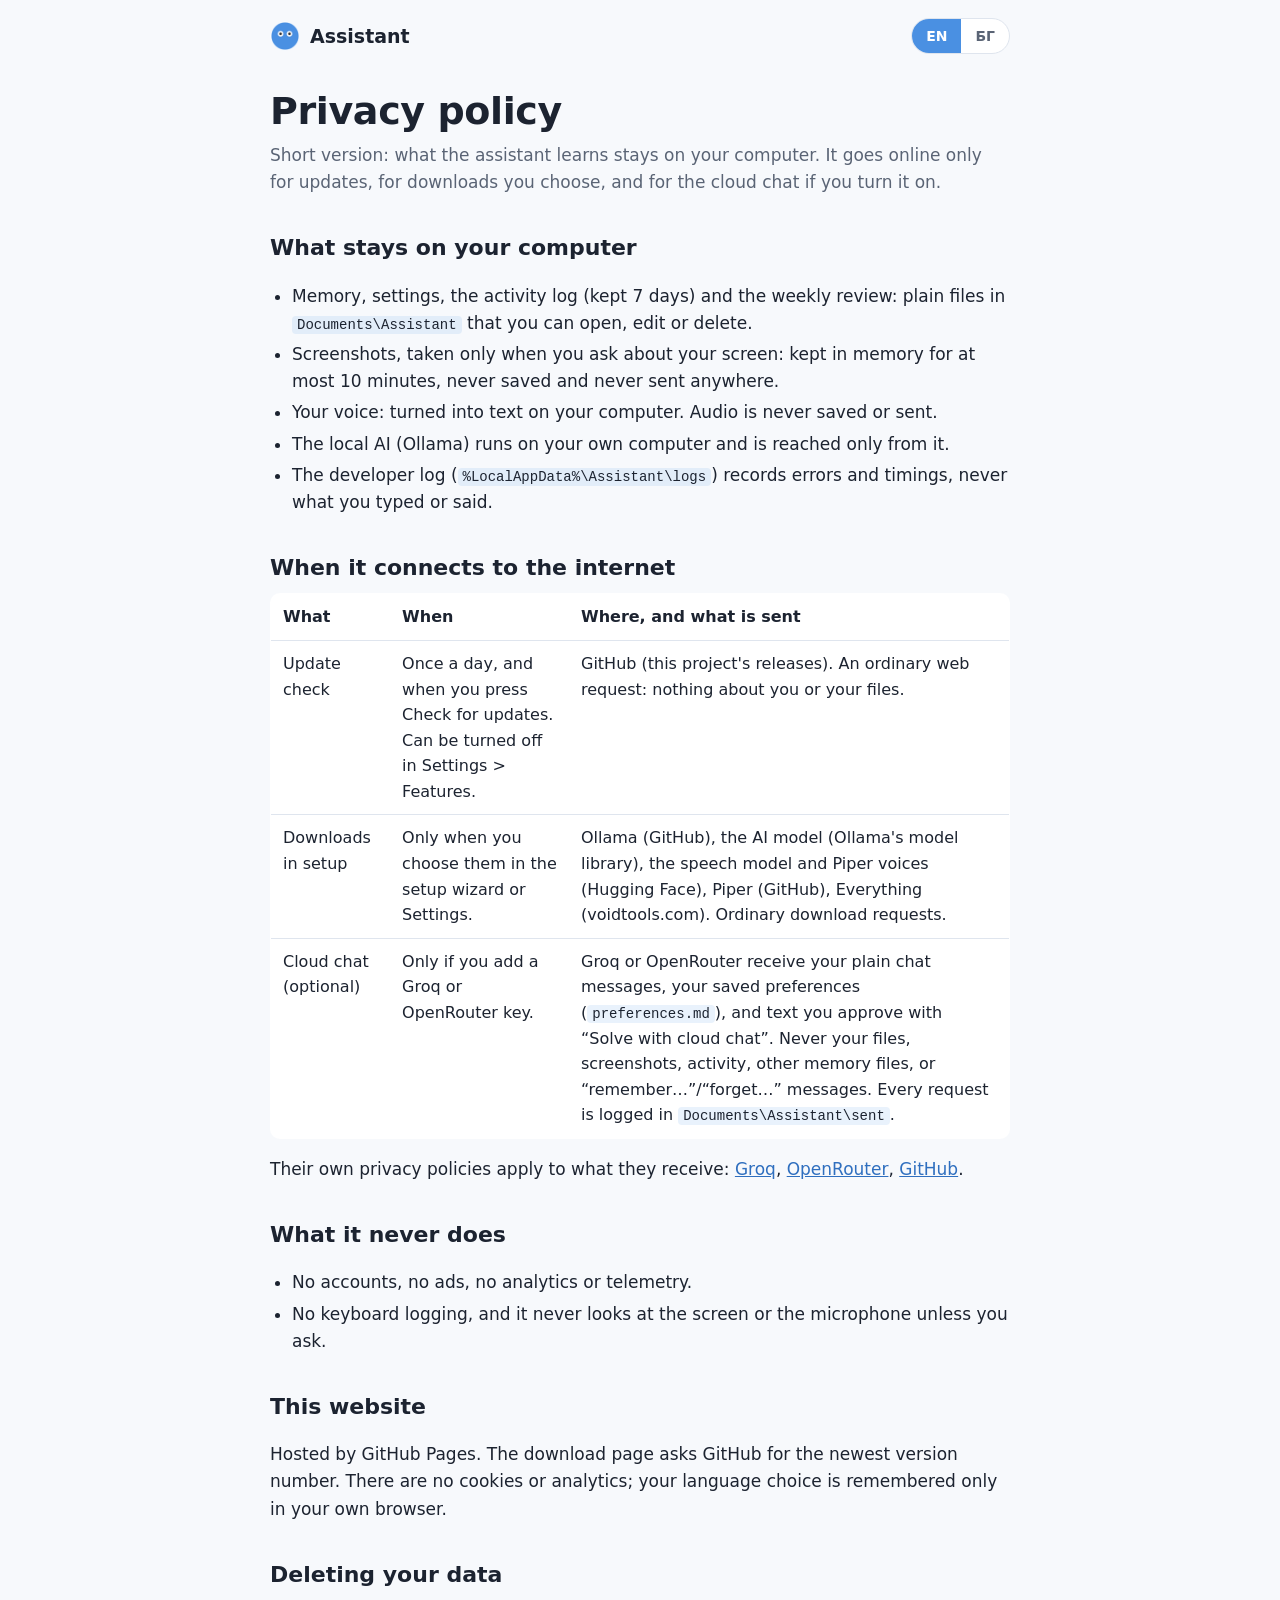
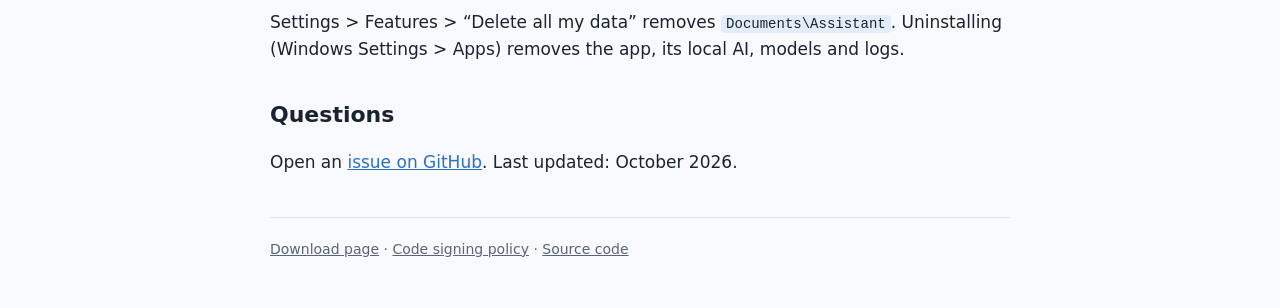
==== docs/privacy.html @ 162a0a89 "MIT license, release workflow, code signing and privacy pages" ====
<!doctype html>
<html lang="en" data-lang="en" data-title-en="Privacy policy · Assistant" data-title-bg="Политика за поверителност · Assistant">
<head>
<meta charset="utf-8">
<meta name="viewport" content="width=device-width, initial-scale=1">
<title>Privacy policy · Assistant</title>
<meta name="description" content="What Assistant keeps on your computer, and exactly when it connects to the internet.">
<link rel="icon" type="image/png" href="favicon.png">
<link rel="stylesheet" href="policy.css">
</head>
<body>
<div class="wrap">
  <header class="top">
    <a class="brand" href="./"><img src="favicon.png" alt="">Assistant</a>
    <div class="langs" role="group" aria-label="Language / Език">
      <button type="button" data-set="en" aria-pressed="true">EN</button>
      <button type="button" data-set="bg" aria-pressed="false">БГ</button>
    </div>
  </header>

  <h1><span class="en">Privacy policy</span><span class="bg">Политика за поверителност</span></h1>
  <p class="lead">
    <span class="en">Short version: what the assistant learns stays on your computer. It goes online only for updates, for downloads you choose, and for the cloud chat if you turn it on.</span>
    <span class="bg">Накратко: каквото научи асистентът, остава на компютъра ви. Той излиза в интернет само за обновления, за изтегляния, които сами изберете, и за облачния чат, ако го включите.</span>
  </p>

  <h2><span class="en">What stays on your computer</span><span class="bg">Какво остава на компютъра ви</span></h2>
  <ul>
    <li><span class="en">Memory, settings, the activity log (kept 7 days) and the weekly review: plain files in <code>Documents\Assistant</code> that you can open, edit or delete.</span>
        <span class="bg">Паметта, настройките, дневникът на дейността (пази се 7 дни) и седмичният преглед: обикновени файлове в <code>Documents\Assistant</code>, които можете да отваряте, променяте и изтривате.</span></li>
    <li><span class="en">Screenshots, taken only when you ask about your screen: kept in memory for at most 10 minutes, never saved and never sent anywhere.</span>
        <span class="bg">Снимките на екрана, правени само когато питате за екрана: пазят се в паметта най-много 10 минути, никога не се записват и никъде не се изпращат.</span></li>
    <li><span class="en">Your voice: turned into text on your computer. Audio is never saved or sent.</span>
        <span class="bg">Гласът ви: превръща се в текст на компютъра ви. Звукът никога не се записва и не се изпраща.</span></li>
    <li><span class="en">The local AI (Ollama) runs on your own computer and is reached only from it.</span>
        <span class="bg">Локалният ИИ (Ollama) работи на вашия компютър и е достъпен само от него.</span></li>
    <li><span class="en">The developer log (<code>%LocalAppData%\Assistant\logs</code>) records errors and timings, never what you typed or said.</span>
        <span class="bg">Дневникът за разработчици (<code>%LocalAppData%\Assistant\logs</code>) записва грешки и времена, никога какво сте написали или казали.</span></li>
  </ul>

  <h2><span class="en">When it connects to the internet</span><span class="bg">Кога се свързва с интернет</span></h2>
  <table>
    <thead><tr><th><span class="en">What</span><span class="bg">Какво</span></th><th><span class="en">When</span><span class="bg">Кога</span></th><th><span class="en">Where, and what is sent</span><span class="bg">Къде и какво се изпраща</span></th></tr></thead>
    <tbody>
      <tr>
        <td><span class="en">Update check</span><span class="bg">Проверка за обновления</span></td>
        <td><span class="en">Once a day, and when you press Check for updates. Can be turned off in Settings &gt; Features.</span><span class="bg">Веднъж на ден и когато натиснете Check for updates. Може да се изключи от Settings &gt; Features.</span></td>
        <td><span class="en">GitHub (this project's releases). An ordinary web request: nothing about you or your files.</span><span class="bg">GitHub (версиите на този проект). Обикновена заявка: нищо за вас или файловете ви.</span></td>
      </tr>
      <tr>
        <td><span class="en">Downloads in setup</span><span class="bg">Изтегляния при настройка</span></td>
        <td><span class="en">Only when you choose them in the setup wizard or Settings.</span><span class="bg">Само когато ги изберете в съветника или в Настройките.</span></td>
        <td><span class="en">Ollama (GitHub), the AI model (Ollama's model library), the speech model and Piper voices (Hugging Face), Piper (GitHub), Everything (voidtools.com). Ordinary download requests.</span><span class="bg">Ollama (GitHub), моделът (библиотеката на Ollama), моделът за реч и гласовете на Piper (Hugging Face), Piper (GitHub), Everything (voidtools.com). Обикновени заявки за изтегляне.</span></td>
      </tr>
      <tr>
        <td><span class="en">Cloud chat (optional)</span><span class="bg">Облачен чат (по избор)</span></td>
        <td><span class="en">Only if you add a Groq or OpenRouter key.</span><span class="bg">Само ако добавите ключ за Groq или OpenRouter.</span></td>
        <td><span class="en">Groq or OpenRouter receive your plain chat messages, your saved preferences (<code>preferences.md</code>), and text you approve with “Solve with cloud chat”. Never your files, screenshots, activity, other memory files, or “remember…”/“forget…” messages. Every request is logged in <code>Documents\Assistant\sent</code>.</span><span class="bg">Groq или OpenRouter получават обикновените ви съобщения в чата, запазените предпочитания (<code>preferences.md</code>) и текст, който одобрите чрез „Solve with cloud chat“. Никога файловете ви, снимки на екрана, дейността, другите файлове с памет или съобщения „запомни…“/„забрави…“. Всяка заявка се записва в <code>Documents\Assistant\sent</code>.</span></td>
      </tr>
    </tbody>
  </table>
  <p>
    <span class="en">Their own privacy policies apply to what they receive: <a href="https://groq.com/privacy-policy">Groq</a>, <a href="https://openrouter.ai/privacy">OpenRouter</a>, <a href="https://docs.github.com/en/site-policy/privacy-policies/github-general-privacy-statement">GitHub</a>.</span>
    <span class="bg">За това, което получават, важат собствените им политики: <a href="https://groq.com/privacy-policy">Groq</a>, <a href="https://openrouter.ai/privacy">OpenRouter</a>, <a href="https://docs.github.com/en/site-policy/privacy-policies/github-general-privacy-statement">GitHub</a>.</span>
  </p>

  <h2><span class="en">What it never does</span><span class="bg">Какво никога не прави</span></h2>
  <ul>
    <li><span class="en">No accounts, no ads, no analytics or telemetry.</span><span class="bg">Без акаунти, реклами, анализи или телеметрия.</span></li>
    <li><span class="en">No keyboard logging, and it never looks at the screen or the microphone unless you ask.</span><span class="bg">Не записва клавиатурата и никога не гледа екрана или микрофона, освен ако не поискате.</span></li>
  </ul>

  <h2><span class="en">This website</span><span class="bg">Този сайт</span></h2>
  <p>
    <span class="en">Hosted by GitHub Pages. The download page asks GitHub for the newest version number. There are no cookies or analytics; your language choice is remembered only in your own browser.</span>
    <span class="bg">Хостван е от GitHub Pages. Страницата за изтегляне пита GitHub за номера на най-новата версия. Няма бисквитки или анализи; изборът на език се помни само във вашия браузър.</span>
  </p>

  <h2><span class="en">Deleting your data</span><span class="bg">Изтриване на данните</span></h2>
  <p>
    <span class="en">Settings &gt; Features &gt; “Delete all my data” removes <code>Documents\Assistant</code>. Uninstalling (Windows Settings &gt; Apps) removes the app, its local AI, models and logs.</span>
    <span class="bg">Settings &gt; Features &gt; „Delete all my data“ изтрива <code>Documents\Assistant</code>. Деинсталирането (Настройки на Windows &gt; Приложения) премахва програмата, локалния ИИ, моделите и дневниците.</span>
  </p>

  <h2><span class="en">Questions</span><span class="bg">Въпроси</span></h2>
  <p>
    <span class="en">Open an <a href="https://github.com/ciberwarrior39-sys/Assistant/issues">issue on GitHub</a>. Last updated: October 2026.</span>
    <span class="bg">Отворете <a href="https://github.com/ciberwarrior39-sys/Assistant/issues">issue в GitHub</a>. Последна промяна: октомври 2026 г.</span>
  </p>

  <footer>
    <a href="./"><span class="en">Download page</span><span class="bg">Страница за изтегляне</span></a> ·
    <a href="code-signing.html"><span class="en">Code signing policy</span><span class="bg">Политика за подписване на кода</span></a> ·
    <a href="https://github.com/ciberwarrior39-sys/Assistant"><span class="en">Source code</span><span class="bg">Изходен код</span></a>
  </footer>
</div>
<script src="lang.js"></script>
</body>
</html>
---- docs/policy.css ----
/* Shared by the code-signing and privacy pages. System fonts only: no font service gets a request. */
:root { --blob: #4A90E2; --blob-deep: #2F6FBF; --ink: #1C2330; --muted: #5A6475; --paper: #F7F9FC; --card: #FFFFFF; --line: #DFE5EE; }
@media (prefers-color-scheme: dark) {
  :root { --blob: #5A9DEB; --blob-deep: #8BBAF2; --ink: #E8ECF3; --muted: #A3ADBD; --paper: #12161D; --card: #1B212B; --line: #2C3442; }
}
* { box-sizing: border-box; }
body { margin: 0; background: var(--paper); color: var(--ink);
       font: 17px/1.6 "Segoe UI Variable Text", "Segoe UI", system-ui, -apple-system, Roboto, "Helvetica Neue", Arial, sans-serif; }
a { color: var(--blob-deep); }
.wrap { max-width: 780px; margin: 0 auto; padding: 0 20px 48px; }
html[data-lang="en"] .bg, html[data-lang="bg"] .en { display: none !important; }
header.top { display: flex; align-items: center; justify-content: space-between; padding: 18px 0 8px; }
.brand { display: flex; align-items: center; gap: 10px; font-weight: 700; font-size: 19px; color: var(--ink); text-decoration: none; }
.brand img { width: 30px; height: 30px; }
.langs { display: flex; border: 1px solid var(--line); border-radius: 999px; overflow: hidden; background: var(--card); }
.langs button { border: 0; background: transparent; color: var(--muted); font: inherit; font-size: 14px; font-weight: 600; padding: 6px 14px; cursor: pointer; }
.langs button[aria-pressed="true"] { background: var(--blob); color: #fff; }
.langs button:focus-visible { outline: 3px solid var(--blob-deep); outline-offset: 3px; }
h1 { font-size: clamp(28px, 4vw, 38px); line-height: 1.15; margin: 28px 0 8px; letter-spacing: -.01em; }
h2 { font-size: 22px; margin: 34px 0 8px; }
p.lead { color: var(--muted); margin: 0 0 8px; }
.note { background: var(--card); border: 1px solid var(--line); border-left: 4px solid var(--blob); border-radius: 10px; padding: 12px 16px; margin: 18px 0; }
table { width: 100%; border-collapse: collapse; background: var(--card); border: 1px solid var(--line); border-radius: 10px; overflow: hidden; font-size: 16px; }
th, td { text-align: left; padding: 10px 12px; border-bottom: 1px solid var(--line); vertical-align: top; }
th { font-weight: 600; }
tr:last-child td { border-bottom: 0; }
ul { padding-left: 22px; }
li { margin: 4px 0; }
code { font: 14px/1.4 Consolas, "Cascadia Mono", monospace; background: color-mix(in srgb, var(--blob) 12%, transparent); padding: 1px 5px; border-radius: 4px; }
footer { border-top: 1px solid var(--line); margin-top: 40px; padding-top: 20px; color: var(--muted); font-size: 14px; }
footer a { color: var(--muted); }
@media (max-width: 600px) { table, thead, tbody, tr, th, td { display: block; } thead { display: none; } td { border-bottom: 0; padding: 4px 12px; } tr { border-bottom: 1px solid var(--line); padding: 8px 0; } td:first-child { font-weight: 600; } }
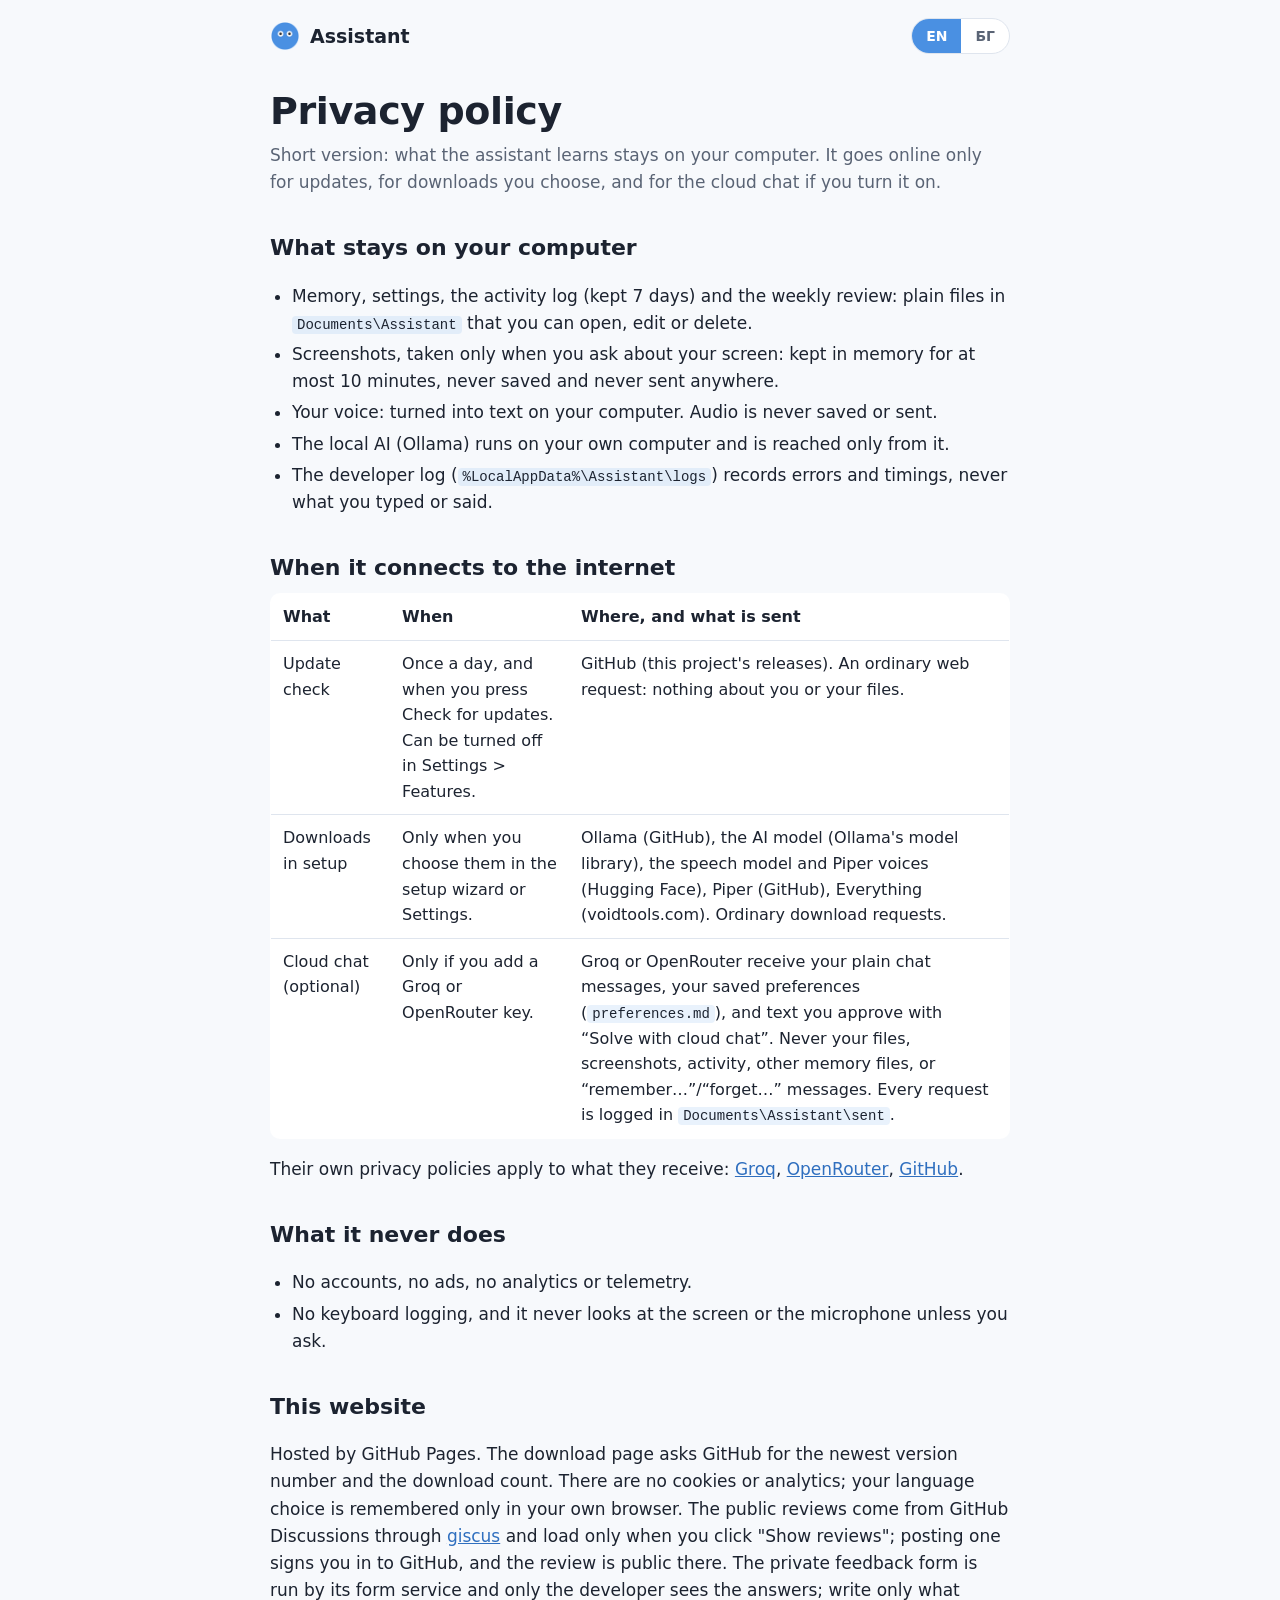
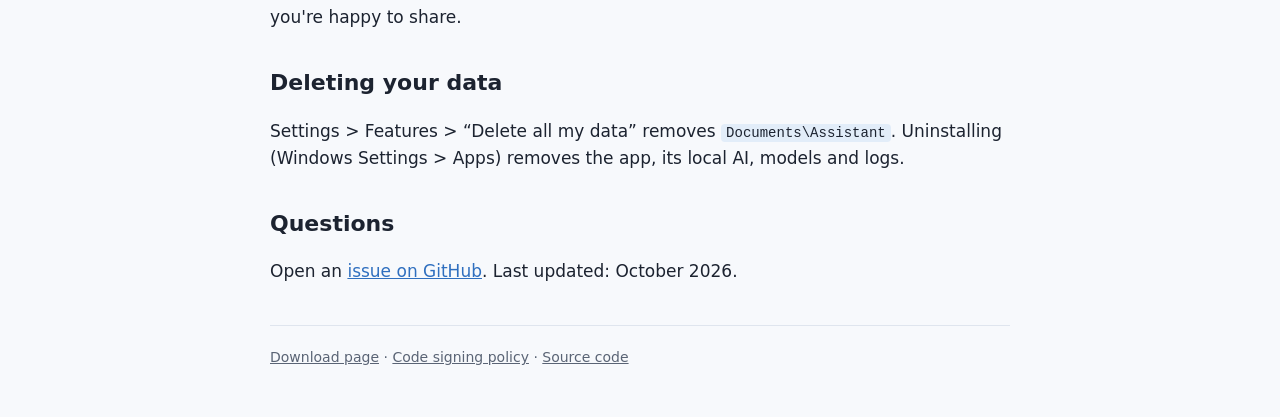
==== commit 99848a19: "Download page: download count and public reviews" ====
--- a/docs/privacy.html
+++ b/docs/privacy.html
@@ -72,8 +72,8 @@
 
   <h2><span class="en">This website</span><span class="bg">Този сайт</span></h2>
   <p>
-    <span class="en">Hosted by GitHub Pages. The download page asks GitHub for the newest version number. There are no cookies or analytics; your language choice is remembered only in your own browser.</span>
-    <span class="bg">Хостван е от GitHub Pages. Страницата за изтегляне пита GitHub за номера на най-новата версия. Няма бисквитки или анализи; изборът на език се помни само във вашия браузър.</span>
+    <span class="en">Hosted by GitHub Pages. The download page asks GitHub for the newest version number and the download count. There are no cookies or analytics; your language choice is remembered only in your own browser. The public reviews come from GitHub Discussions through <a href="https://github.com/giscus/giscus">giscus</a> and load only when you click "Show reviews"; posting one signs you in to GitHub, and the review is public there. The private feedback form is run by its form service and only the developer sees the answers; write only what you're happy to share.</span>
+    <span class="bg">Хостван е от GitHub Pages. Страницата за изтегляне пита GitHub за номера на най-новата версия и броя изтегляния. Няма бисквитки или анализи; изборът на език се помни само във вашия браузър. Публичните отзиви идват от GitHub Discussions чрез <a href="https://github.com/giscus/giscus">giscus</a> и се зареждат само когато натиснете „Покажи отзивите“; за публикуване влизате в GitHub и отзивът е публичен там. Личната форма за мнения се поддържа от услугата за форми и отговорите вижда само разработчикът; пишете само каквото сте готови да споделите.</span>
   </p>
 
   <h2><span class="en">Deleting your data</span><span class="bg">Изтриване на данните</span></h2>
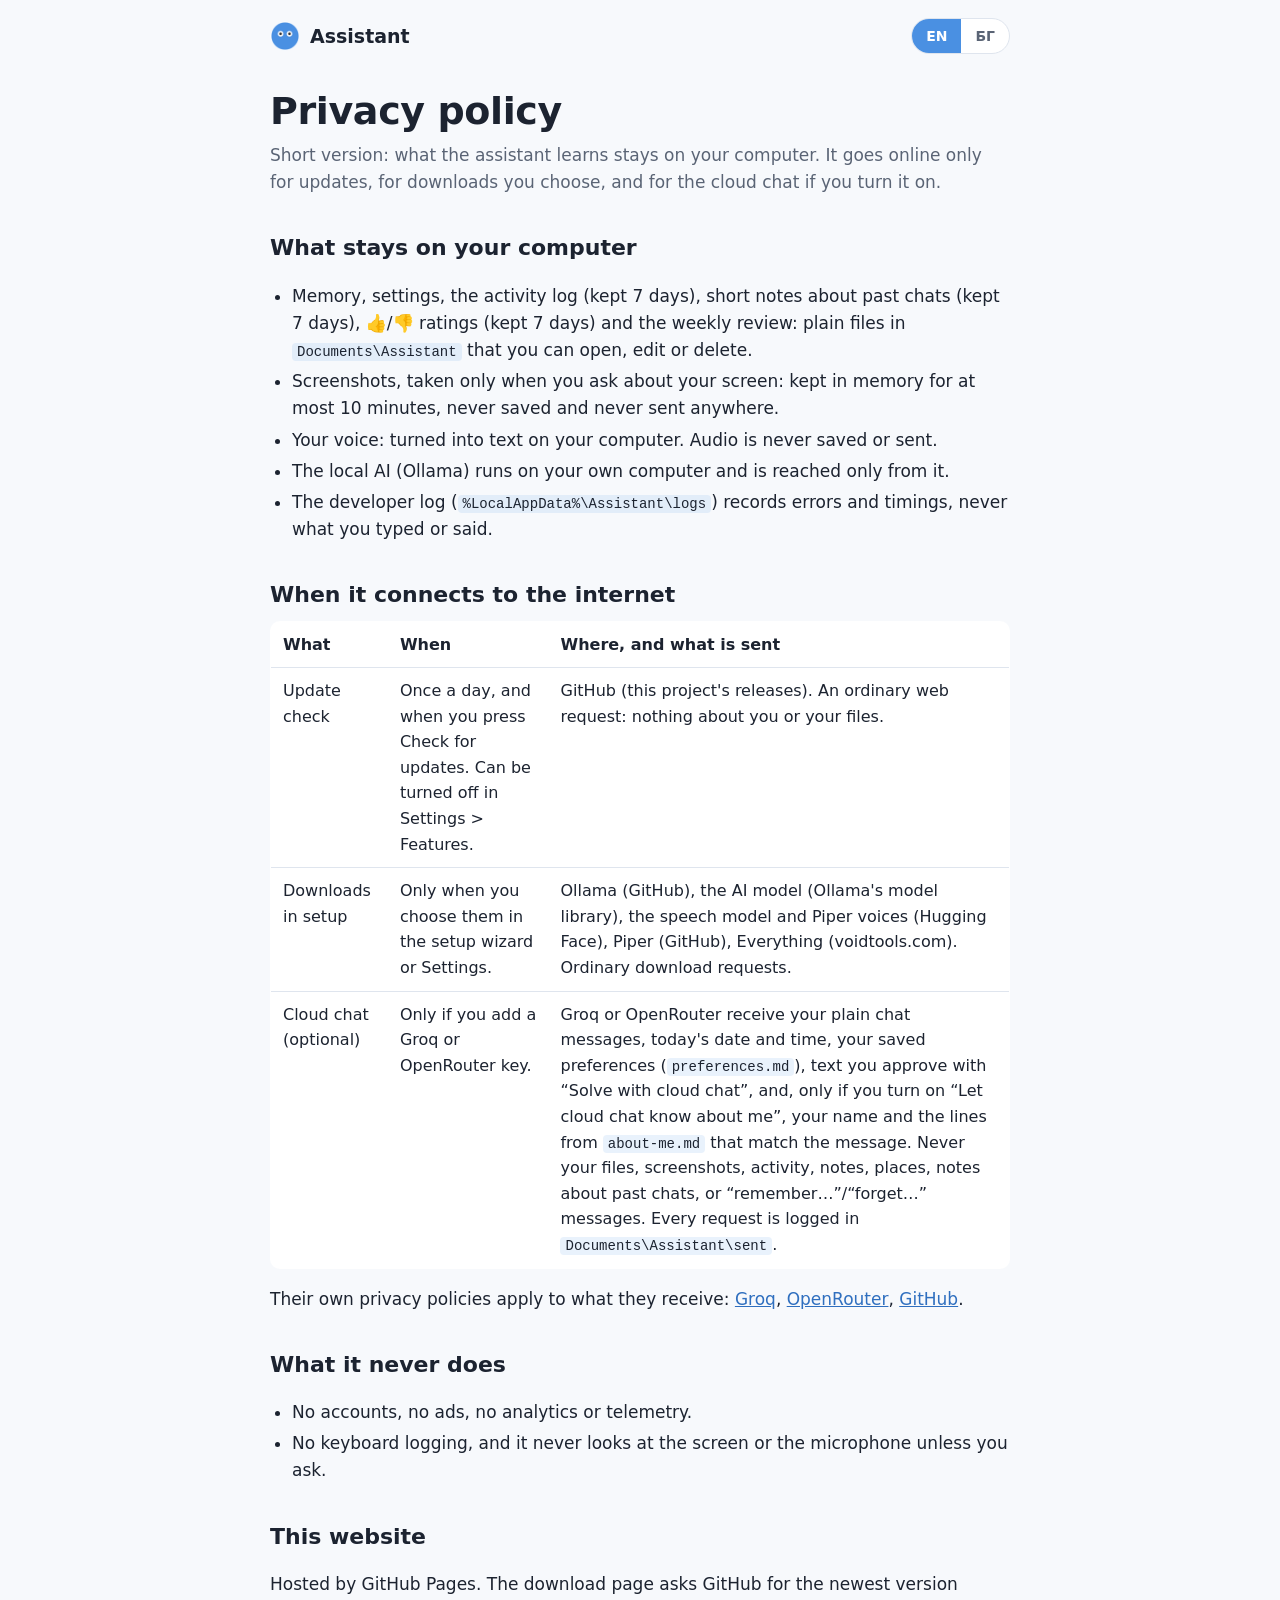
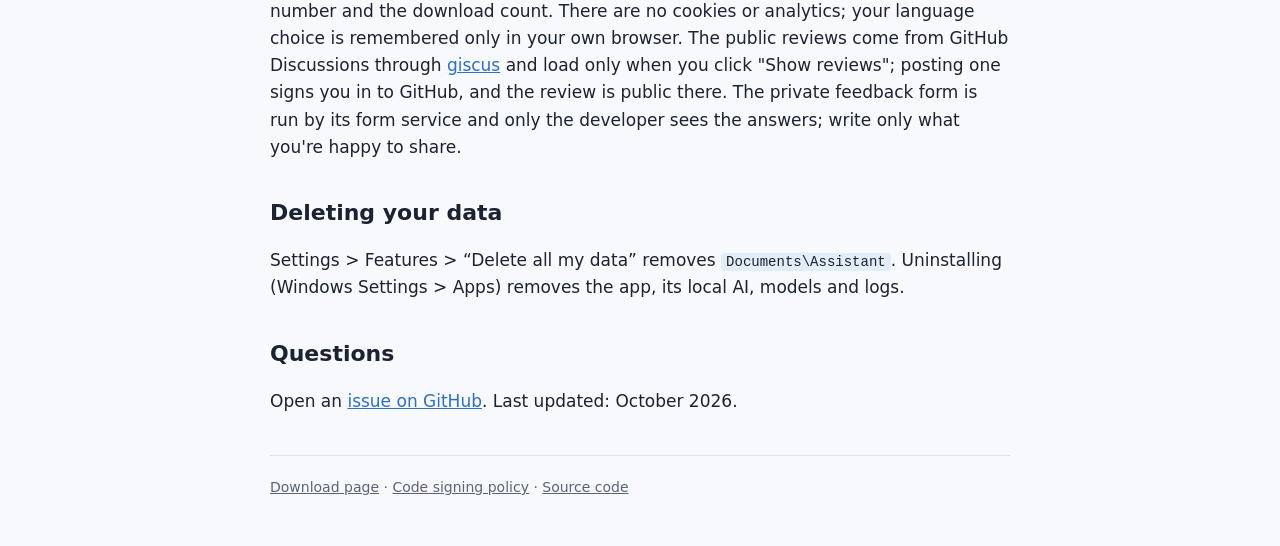
==== commit 1dbdeadf: "Smarter chat: cloud first, relevant facts, chat notes, ratings" ====
--- a/docs/privacy.html
+++ b/docs/privacy.html
@@ -26,8 +26,8 @@
 
   <h2><span class="en">What stays on your computer</span><span class="bg">Какво остава на компютъра ви</span></h2>
   <ul>
-    <li><span class="en">Memory, settings, the activity log (kept 7 days) and the weekly review: plain files in <code>Documents\Assistant</code> that you can open, edit or delete.</span>
-        <span class="bg">Паметта, настройките, дневникът на дейността (пази се 7 дни) и седмичният преглед: обикновени файлове в <code>Documents\Assistant</code>, които можете да отваряте, променяте и изтривате.</span></li>
+    <li><span class="en">Memory, settings, the activity log (kept 7 days), short notes about past chats (kept 7 days), 👍/👎 ratings (kept 7 days) and the weekly review: plain files in <code>Documents\Assistant</code> that you can open, edit or delete.</span>
+        <span class="bg">Паметта, настройките, дневникът на дейността (пази се 7 дни), кратки бележки за минали разговори (пазят се 7 дни), оценките 👍/👎 (пазят се 7 дни) и седмичният преглед: обикновени файлове в <code>Documents\Assistant</code>, които можете да отваряте, променяте и изтривате.</span></li>
     <li><span class="en">Screenshots, taken only when you ask about your screen: kept in memory for at most 10 minutes, never saved and never sent anywhere.</span>
         <span class="bg">Снимките на екрана, правени само когато питате за екрана: пазят се в паметта най-много 10 минути, никога не се записват и никъде не се изпращат.</span></li>
     <li><span class="en">Your voice: turned into text on your computer. Audio is never saved or sent.</span>
@@ -55,7 +55,7 @@
       <tr>
         <td><span class="en">Cloud chat (optional)</span><span class="bg">Облачен чат (по избор)</span></td>
         <td><span class="en">Only if you add a Groq or OpenRouter key.</span><span class="bg">Само ако добавите ключ за Groq или OpenRouter.</span></td>
-        <td><span class="en">Groq or OpenRouter receive your plain chat messages, your saved preferences (<code>preferences.md</code>), and text you approve with “Solve with cloud chat”. Never your files, screenshots, activity, other memory files, or “remember…”/“forget…” messages. Every request is logged in <code>Documents\Assistant\sent</code>.</span><span class="bg">Groq или OpenRouter получават обикновените ви съобщения в чата, запазените предпочитания (<code>preferences.md</code>) и текст, който одобрите чрез „Solve with cloud chat“. Никога файловете ви, снимки на екрана, дейността, другите файлове с памет или съобщения „запомни…“/„забрави…“. Всяка заявка се записва в <code>Documents\Assistant\sent</code>.</span></td>
+        <td><span class="en">Groq or OpenRouter receive your plain chat messages, today's date and time, your saved preferences (<code>preferences.md</code>), text you approve with “Solve with cloud chat”, and, only if you turn on “Let cloud chat know about me”, your name and the lines from <code>about-me.md</code> that match the message. Never your files, screenshots, activity, notes, places, notes about past chats, or “remember…”/“forget…” messages. Every request is logged in <code>Documents\Assistant\sent</code>.</span><span class="bg">Groq или OpenRouter получават обикновените ви съобщения в чата, днешната дата и часа, запазените предпочитания (<code>preferences.md</code>), текст, който одобрите чрез „Solve with cloud chat“, и само ако включите „Let cloud chat know about me“ – името ви и редовете от <code>about-me.md</code>, свързани със съобщението. Никога файловете ви, снимки на екрана, дейността, бележките, местата, бележките за минали разговори или съобщения „запомни…“/„забрави…“. Всяка заявка се записва в <code>Documents\Assistant\sent</code>.</span></td>
       </tr>
     </tbody>
   </table>
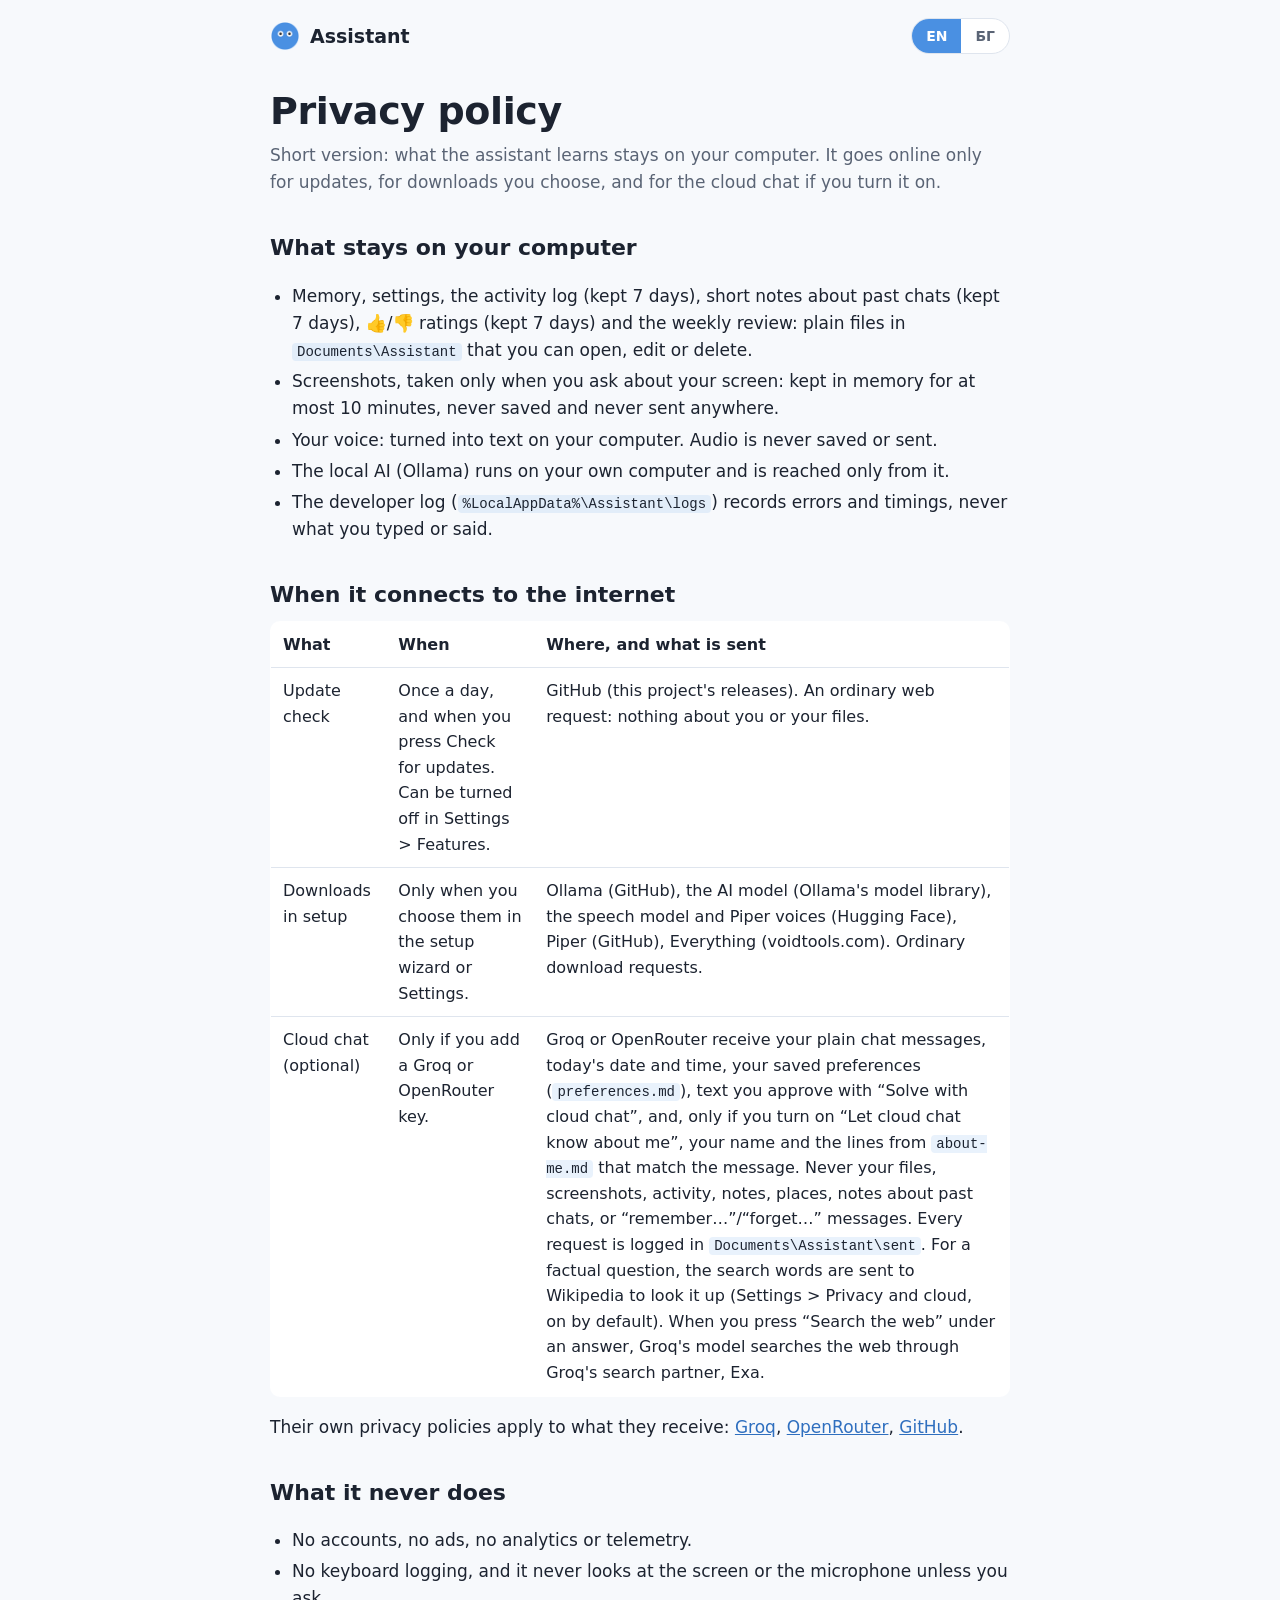
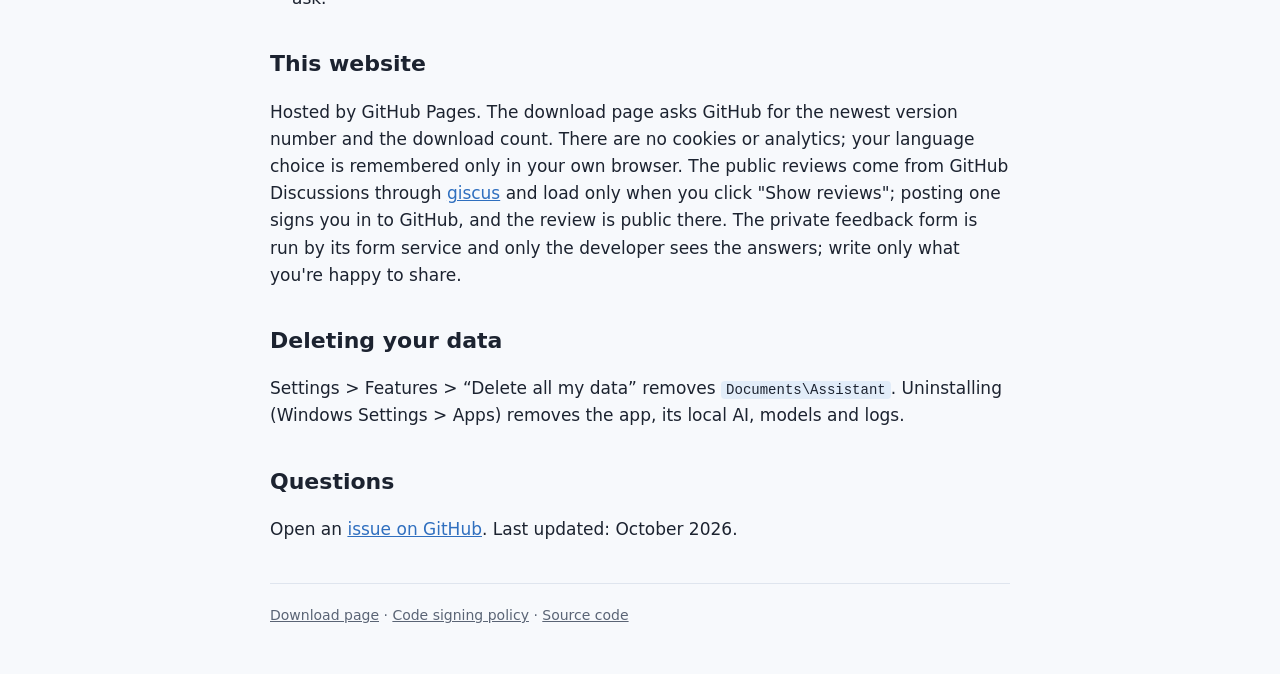
==== commit c6408664: "0.6.0: Wikipedia lookup, Search the web button, code blocks, shortcuts, update modes, What's new" ====
--- a/docs/privacy.html
+++ b/docs/privacy.html
@@ -55,7 +55,7 @@
       <tr>
         <td><span class="en">Cloud chat (optional)</span><span class="bg">Облачен чат (по избор)</span></td>
         <td><span class="en">Only if you add a Groq or OpenRouter key.</span><span class="bg">Само ако добавите ключ за Groq или OpenRouter.</span></td>
-        <td><span class="en">Groq or OpenRouter receive your plain chat messages, today's date and time, your saved preferences (<code>preferences.md</code>), text you approve with “Solve with cloud chat”, and, only if you turn on “Let cloud chat know about me”, your name and the lines from <code>about-me.md</code> that match the message. Never your files, screenshots, activity, notes, places, notes about past chats, or “remember…”/“forget…” messages. Every request is logged in <code>Documents\Assistant\sent</code>.</span><span class="bg">Groq или OpenRouter получават обикновените ви съобщения в чата, днешната дата и часа, запазените предпочитания (<code>preferences.md</code>), текст, който одобрите чрез „Solve with cloud chat“, и само ако включите „Let cloud chat know about me“ – името ви и редовете от <code>about-me.md</code>, свързани със съобщението. Никога файловете ви, снимки на екрана, дейността, бележките, местата, бележките за минали разговори или съобщения „запомни…“/„забрави…“. Всяка заявка се записва в <code>Documents\Assistant\sent</code>.</span></td>
+        <td><span class="en">Groq or OpenRouter receive your plain chat messages, today's date and time, your saved preferences (<code>preferences.md</code>), text you approve with “Solve with cloud chat”, and, only if you turn on “Let cloud chat know about me”, your name and the lines from <code>about-me.md</code> that match the message. Never your files, screenshots, activity, notes, places, notes about past chats, or “remember…”/“forget…” messages. Every request is logged in <code>Documents\Assistant\sent</code>. For a factual question, the search words are sent to Wikipedia to look it up (Settings > Privacy and cloud, on by default). When you press “Search the web” under an answer, Groq's model searches the web through Groq's search partner, Exa.</span><span class="bg">Groq или OpenRouter получават обикновените ви съобщения в чата, днешната дата и часа, запазените предпочитания (<code>preferences.md</code>), текст, който одобрите чрез „Solve with cloud chat“, и само ако включите „Let cloud chat know about me“ – името ви и редовете от <code>about-me.md</code>, свързани със съобщението. Никога файловете ви, снимки на екрана, дейността, бележките, местата, бележките за минали разговори или съобщения „запомни…“/„забрави…“. Всяка заявка се записва в <code>Documents\Assistant\sent</code>. При въпрос за факти думите за търсене се изпращат до Уикипедия (Settings > Privacy and cloud, включено по подразбиране). Когато натиснете „Search the web“ под отговор, моделът на Groq търси в интернет чрез партньора на Groq за търсене, Exa.</span></td>
       </tr>
     </tbody>
   </table>
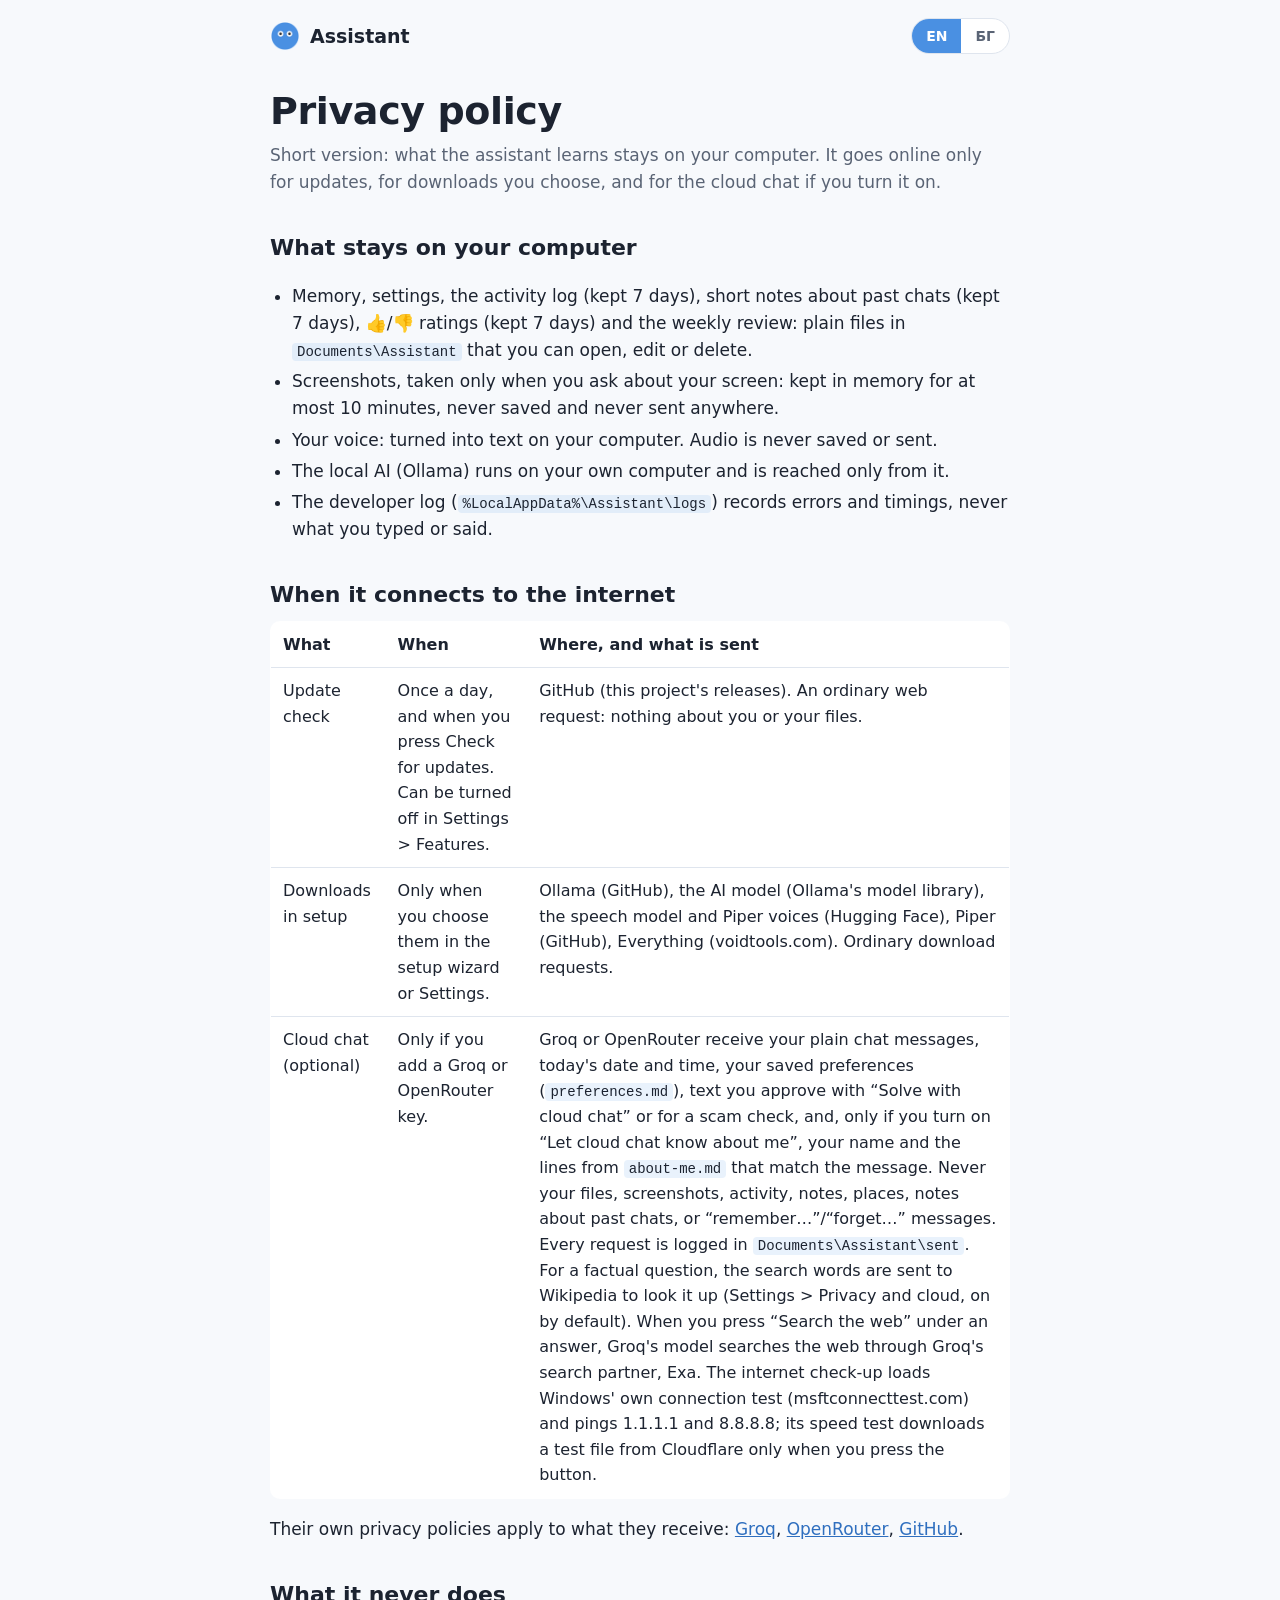
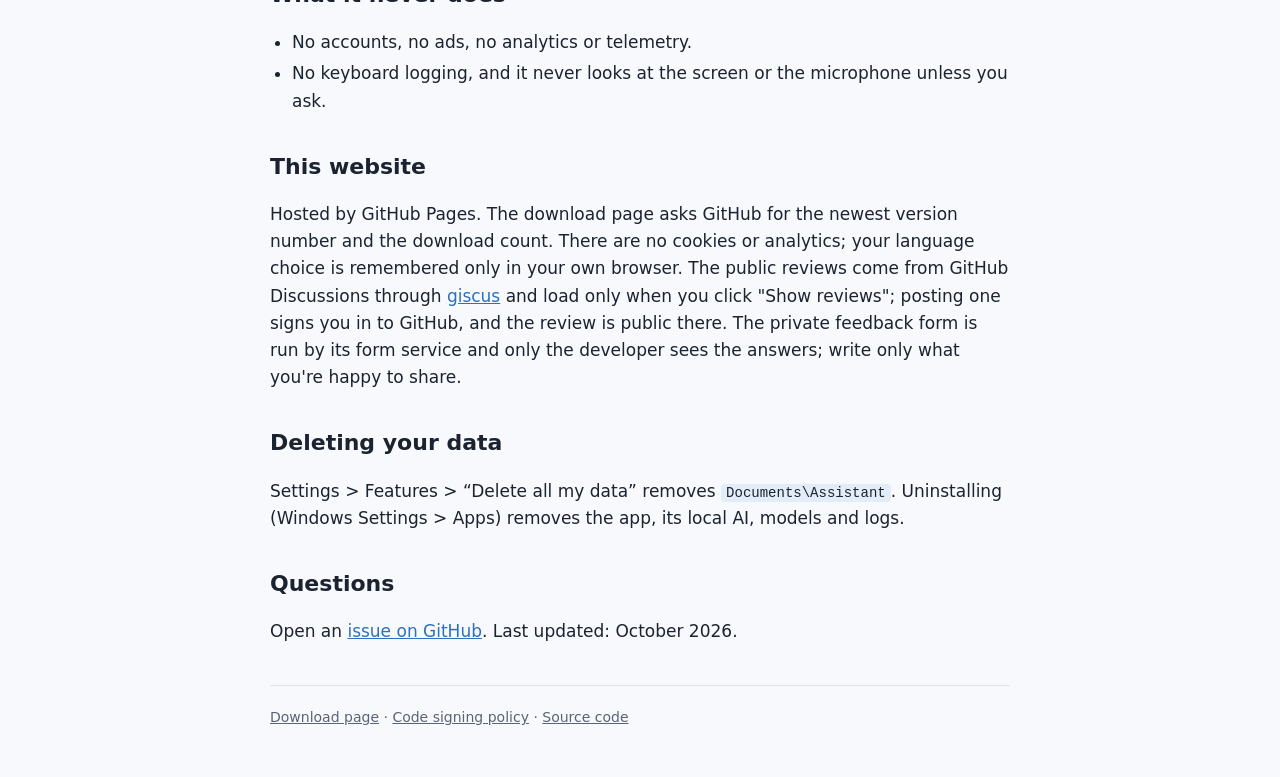
==== commit d86595b9: "0.7.0: PC check-up, free up space, scam check, internet check and speed test, backups, memory-first " ====
--- a/docs/privacy.html
+++ b/docs/privacy.html
@@ -55,7 +55,7 @@
       <tr>
         <td><span class="en">Cloud chat (optional)</span><span class="bg">Облачен чат (по избор)</span></td>
         <td><span class="en">Only if you add a Groq or OpenRouter key.</span><span class="bg">Само ако добавите ключ за Groq или OpenRouter.</span></td>
-        <td><span class="en">Groq or OpenRouter receive your plain chat messages, today's date and time, your saved preferences (<code>preferences.md</code>), text you approve with “Solve with cloud chat”, and, only if you turn on “Let cloud chat know about me”, your name and the lines from <code>about-me.md</code> that match the message. Never your files, screenshots, activity, notes, places, notes about past chats, or “remember…”/“forget…” messages. Every request is logged in <code>Documents\Assistant\sent</code>. For a factual question, the search words are sent to Wikipedia to look it up (Settings > Privacy and cloud, on by default). When you press “Search the web” under an answer, Groq's model searches the web through Groq's search partner, Exa.</span><span class="bg">Groq или OpenRouter получават обикновените ви съобщения в чата, днешната дата и часа, запазените предпочитания (<code>preferences.md</code>), текст, който одобрите чрез „Solve with cloud chat“, и само ако включите „Let cloud chat know about me“ – името ви и редовете от <code>about-me.md</code>, свързани със съобщението. Никога файловете ви, снимки на екрана, дейността, бележките, местата, бележките за минали разговори или съобщения „запомни…“/„забрави…“. Всяка заявка се записва в <code>Documents\Assistant\sent</code>. При въпрос за факти думите за търсене се изпращат до Уикипедия (Settings > Privacy and cloud, включено по подразбиране). Когато натиснете „Search the web“ под отговор, моделът на Groq търси в интернет чрез партньора на Groq за търсене, Exa.</span></td>
+        <td><span class="en">Groq or OpenRouter receive your plain chat messages, today's date and time, your saved preferences (<code>preferences.md</code>), text you approve with “Solve with cloud chat” or for a scam check, and, only if you turn on “Let cloud chat know about me”, your name and the lines from <code>about-me.md</code> that match the message. Never your files, screenshots, activity, notes, places, notes about past chats, or “remember…”/“forget…” messages. Every request is logged in <code>Documents\Assistant\sent</code>. For a factual question, the search words are sent to Wikipedia to look it up (Settings > Privacy and cloud, on by default). When you press “Search the web” under an answer, Groq's model searches the web through Groq's search partner, Exa. The internet check-up loads Windows' own connection test (msftconnecttest.com) and pings 1.1.1.1 and 8.8.8.8; its speed test downloads a test file from Cloudflare only when you press the button.</span><span class="bg">Groq или OpenRouter получават обикновените ви съобщения в чата, днешната дата и часа, запазените предпочитания (<code>preferences.md</code>), текст, който одобрите чрез „Solve with cloud chat“ или за проверка за измама, и само ако включите „Let cloud chat know about me“ – името ви и редовете от <code>about-me.md</code>, свързани със съобщението. Никога файловете ви, снимки на екрана, дейността, бележките, местата, бележките за минали разговори или съобщения „запомни…“/„забрави…“. Всяка заявка се записва в <code>Documents\Assistant\sent</code>. При въпрос за факти думите за търсене се изпращат до Уикипедия (Settings > Privacy and cloud, включено по подразбиране). Когато натиснете „Search the web“ под отговор, моделът на Groq търси в интернет чрез партньора на Groq за търсене, Exa. Проверката на интернета зарежда собствения тест за връзка на Windows (msftconnecttest.com) и пингва 1.1.1.1 и 8.8.8.8; тестът за скорост изтегля тестов файл от Cloudflare само когато натиснете бутона.</span></td>
       </tr>
     </tbody>
   </table>
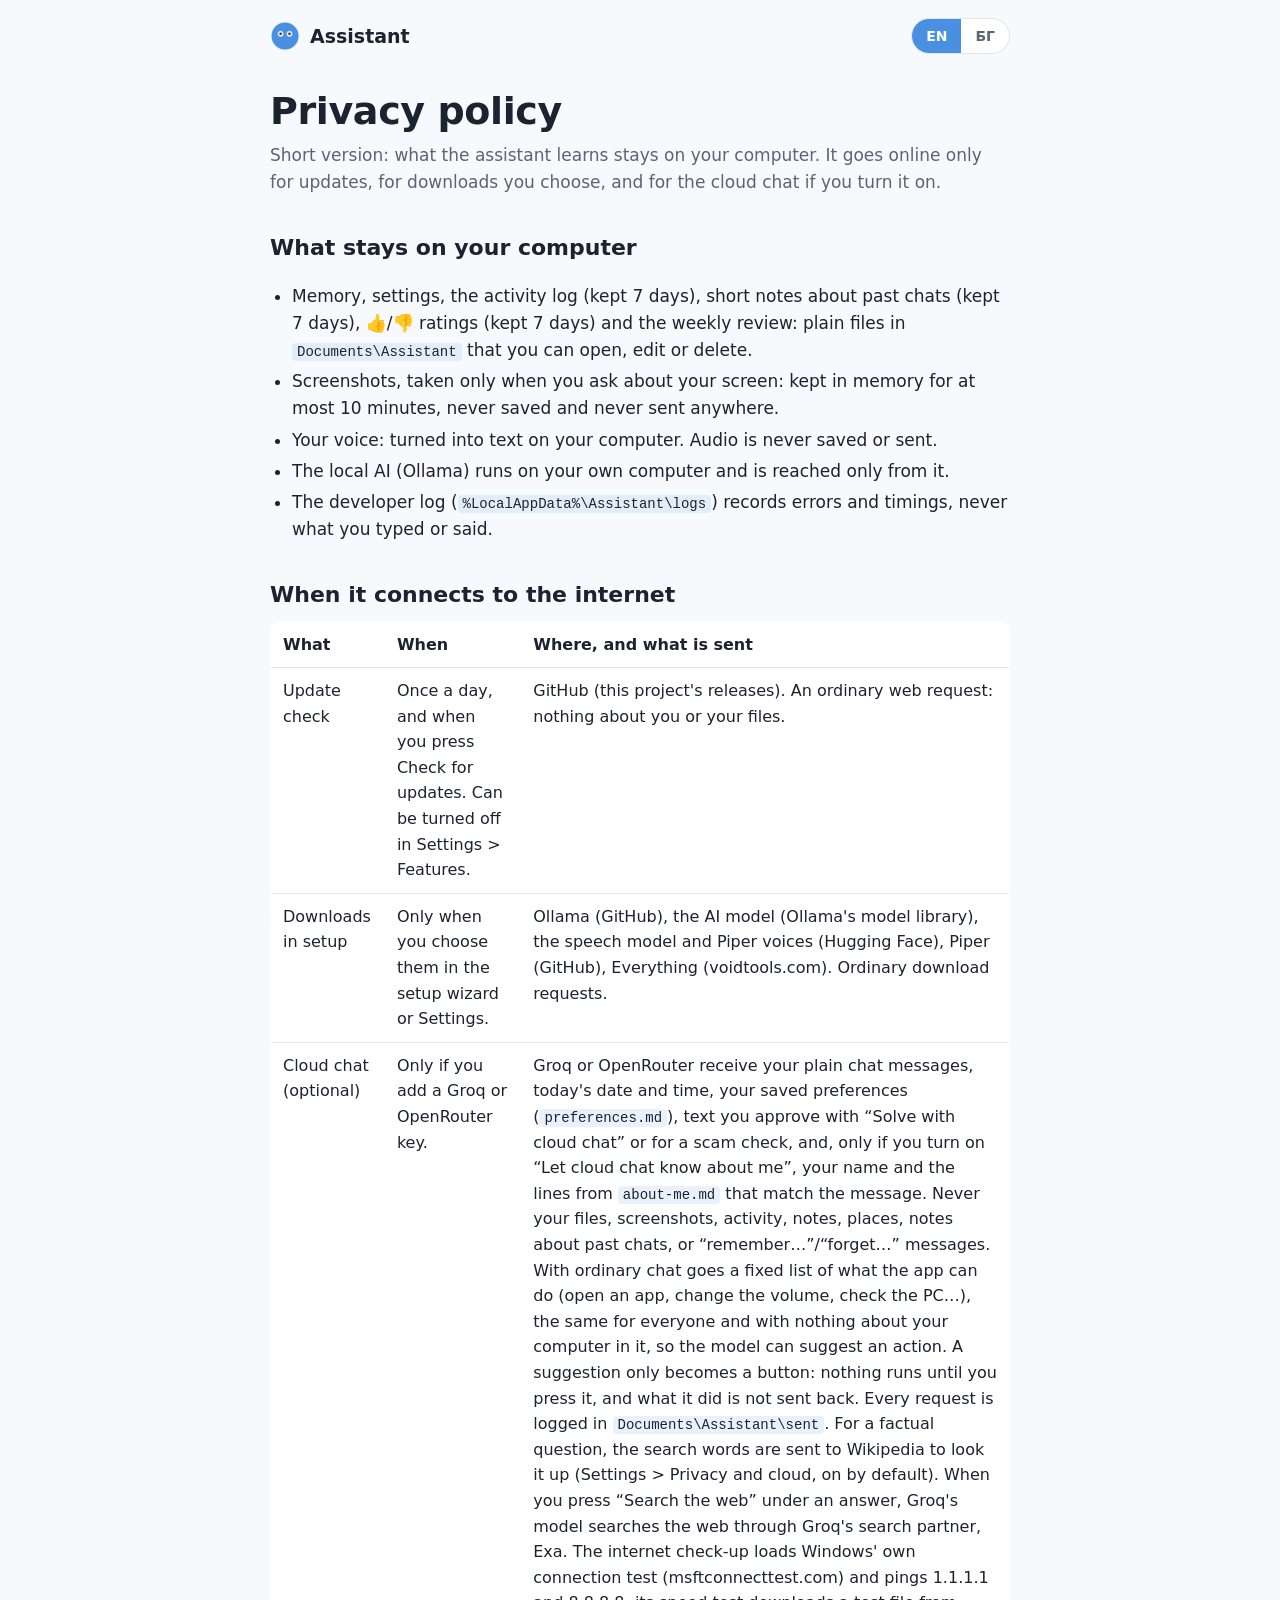
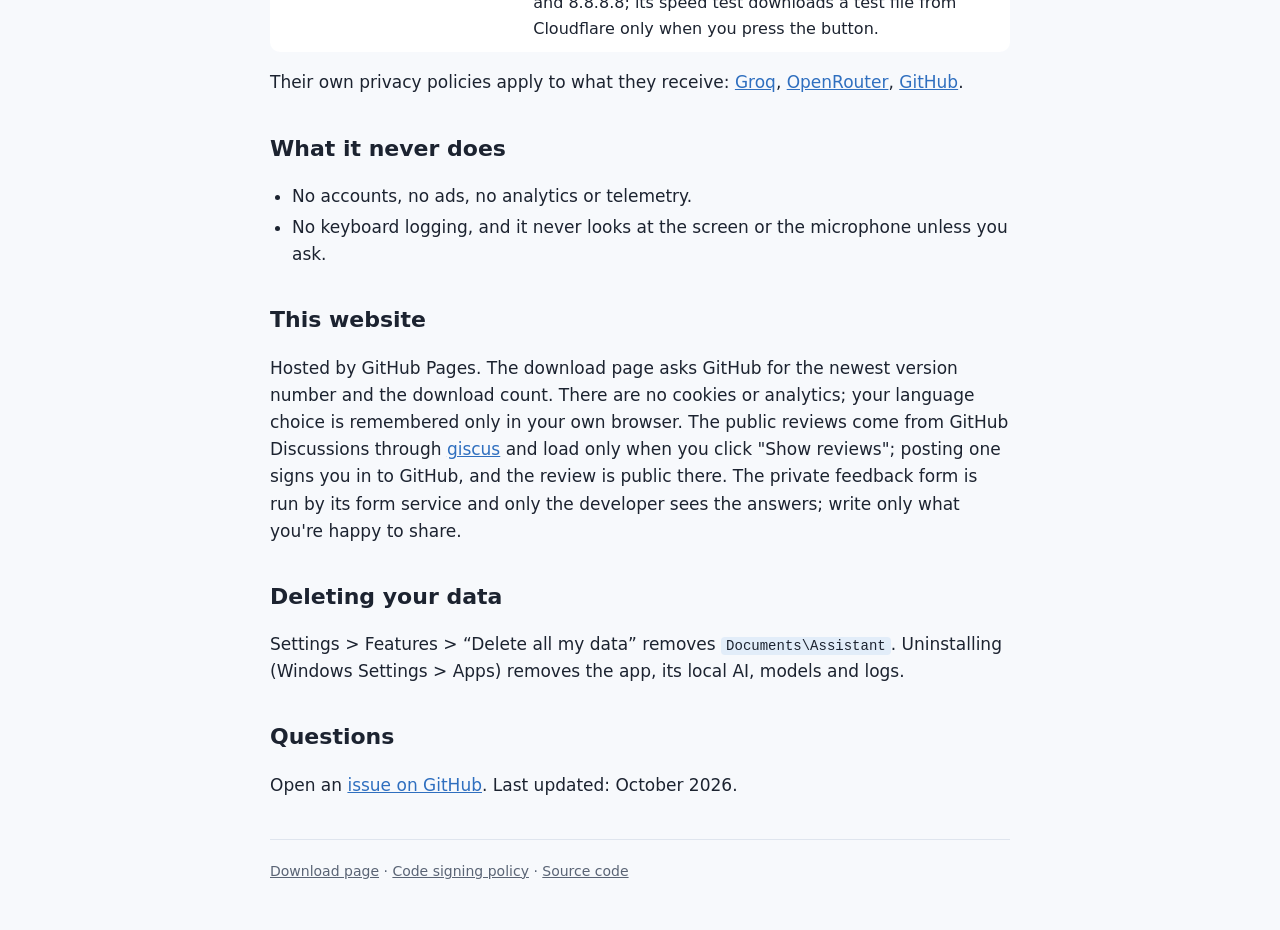
==== commit f41a2e6c: "0.8 in progress: troubleshooting fixes, chat that acts, --ask test run Co-Authored-By: Claude Fable " ====
--- a/docs/privacy.html
+++ b/docs/privacy.html
@@ -55,7 +55,7 @@
       <tr>
         <td><span class="en">Cloud chat (optional)</span><span class="bg">Облачен чат (по избор)</span></td>
         <td><span class="en">Only if you add a Groq or OpenRouter key.</span><span class="bg">Само ако добавите ключ за Groq или OpenRouter.</span></td>
-        <td><span class="en">Groq or OpenRouter receive your plain chat messages, today's date and time, your saved preferences (<code>preferences.md</code>), text you approve with “Solve with cloud chat” or for a scam check, and, only if you turn on “Let cloud chat know about me”, your name and the lines from <code>about-me.md</code> that match the message. Never your files, screenshots, activity, notes, places, notes about past chats, or “remember…”/“forget…” messages. Every request is logged in <code>Documents\Assistant\sent</code>. For a factual question, the search words are sent to Wikipedia to look it up (Settings > Privacy and cloud, on by default). When you press “Search the web” under an answer, Groq's model searches the web through Groq's search partner, Exa. The internet check-up loads Windows' own connection test (msftconnecttest.com) and pings 1.1.1.1 and 8.8.8.8; its speed test downloads a test file from Cloudflare only when you press the button.</span><span class="bg">Groq или OpenRouter получават обикновените ви съобщения в чата, днешната дата и часа, запазените предпочитания (<code>preferences.md</code>), текст, който одобрите чрез „Solve with cloud chat“ или за проверка за измама, и само ако включите „Let cloud chat know about me“ – името ви и редовете от <code>about-me.md</code>, свързани със съобщението. Никога файловете ви, снимки на екрана, дейността, бележките, местата, бележките за минали разговори или съобщения „запомни…“/„забрави…“. Всяка заявка се записва в <code>Documents\Assistant\sent</code>. При въпрос за факти думите за търсене се изпращат до Уикипедия (Settings > Privacy and cloud, включено по подразбиране). Когато натиснете „Search the web“ под отговор, моделът на Groq търси в интернет чрез партньора на Groq за търсене, Exa. Проверката на интернета зарежда собствения тест за връзка на Windows (msftconnecttest.com) и пингва 1.1.1.1 и 8.8.8.8; тестът за скорост изтегля тестов файл от Cloudflare само когато натиснете бутона.</span></td>
+        <td><span class="en">Groq or OpenRouter receive your plain chat messages, today's date and time, your saved preferences (<code>preferences.md</code>), text you approve with “Solve with cloud chat” or for a scam check, and, only if you turn on “Let cloud chat know about me”, your name and the lines from <code>about-me.md</code> that match the message. Never your files, screenshots, activity, notes, places, notes about past chats, or “remember…”/“forget…” messages. With ordinary chat goes a fixed list of what the app can do (open an app, change the volume, check the PC…), the same for everyone and with nothing about your computer in it, so the model can suggest an action. A suggestion only becomes a button: nothing runs until you press it, and what it did is not sent back. Every request is logged in <code>Documents\Assistant\sent</code>. For a factual question, the search words are sent to Wikipedia to look it up (Settings > Privacy and cloud, on by default). When you press “Search the web” under an answer, Groq's model searches the web through Groq's search partner, Exa. The internet check-up loads Windows' own connection test (msftconnecttest.com) and pings 1.1.1.1 and 8.8.8.8; its speed test downloads a test file from Cloudflare only when you press the button.</span><span class="bg">Groq или OpenRouter получават обикновените ви съобщения в чата, днешната дата и часа, запазените предпочитания (<code>preferences.md</code>), текст, който одобрите чрез „Solve with cloud chat“ или за проверка за измама, и само ако включите „Let cloud chat know about me“ – името ви и редовете от <code>about-me.md</code>, свързани със съобщението. Никога файловете ви, снимки на екрана, дейността, бележките, местата, бележките за минали разговори или съобщения „запомни…“/„забрави…“. С обикновения чат се изпраща и постоянен списък с това, което приложението може да прави (отваряне на приложение, промяна на звука, проверка на компютъра…) – еднакъв за всички и без нищо за вашия компютър, за да може моделът да предложи действие. Предложението става само бутон: нищо не се изпълнява, докато не го натиснете, и резултатът не се изпраща обратно. Всяка заявка се записва в <code>Documents\Assistant\sent</code>. При въпрос за факти думите за търсене се изпращат до Уикипедия (Settings > Privacy and cloud, включено по подразбиране). Когато натиснете „Search the web“ под отговор, моделът на Groq търси в интернет чрез партньора на Groq за търсене, Exa. Проверката на интернета зарежда собствения тест за връзка на Windows (msftconnecttest.com) и пингва 1.1.1.1 и 8.8.8.8; тестът за скорост изтегля тестов файл от Cloudflare само когато натиснете бутона.</span></td>
       </tr>
     </tbody>
   </table>
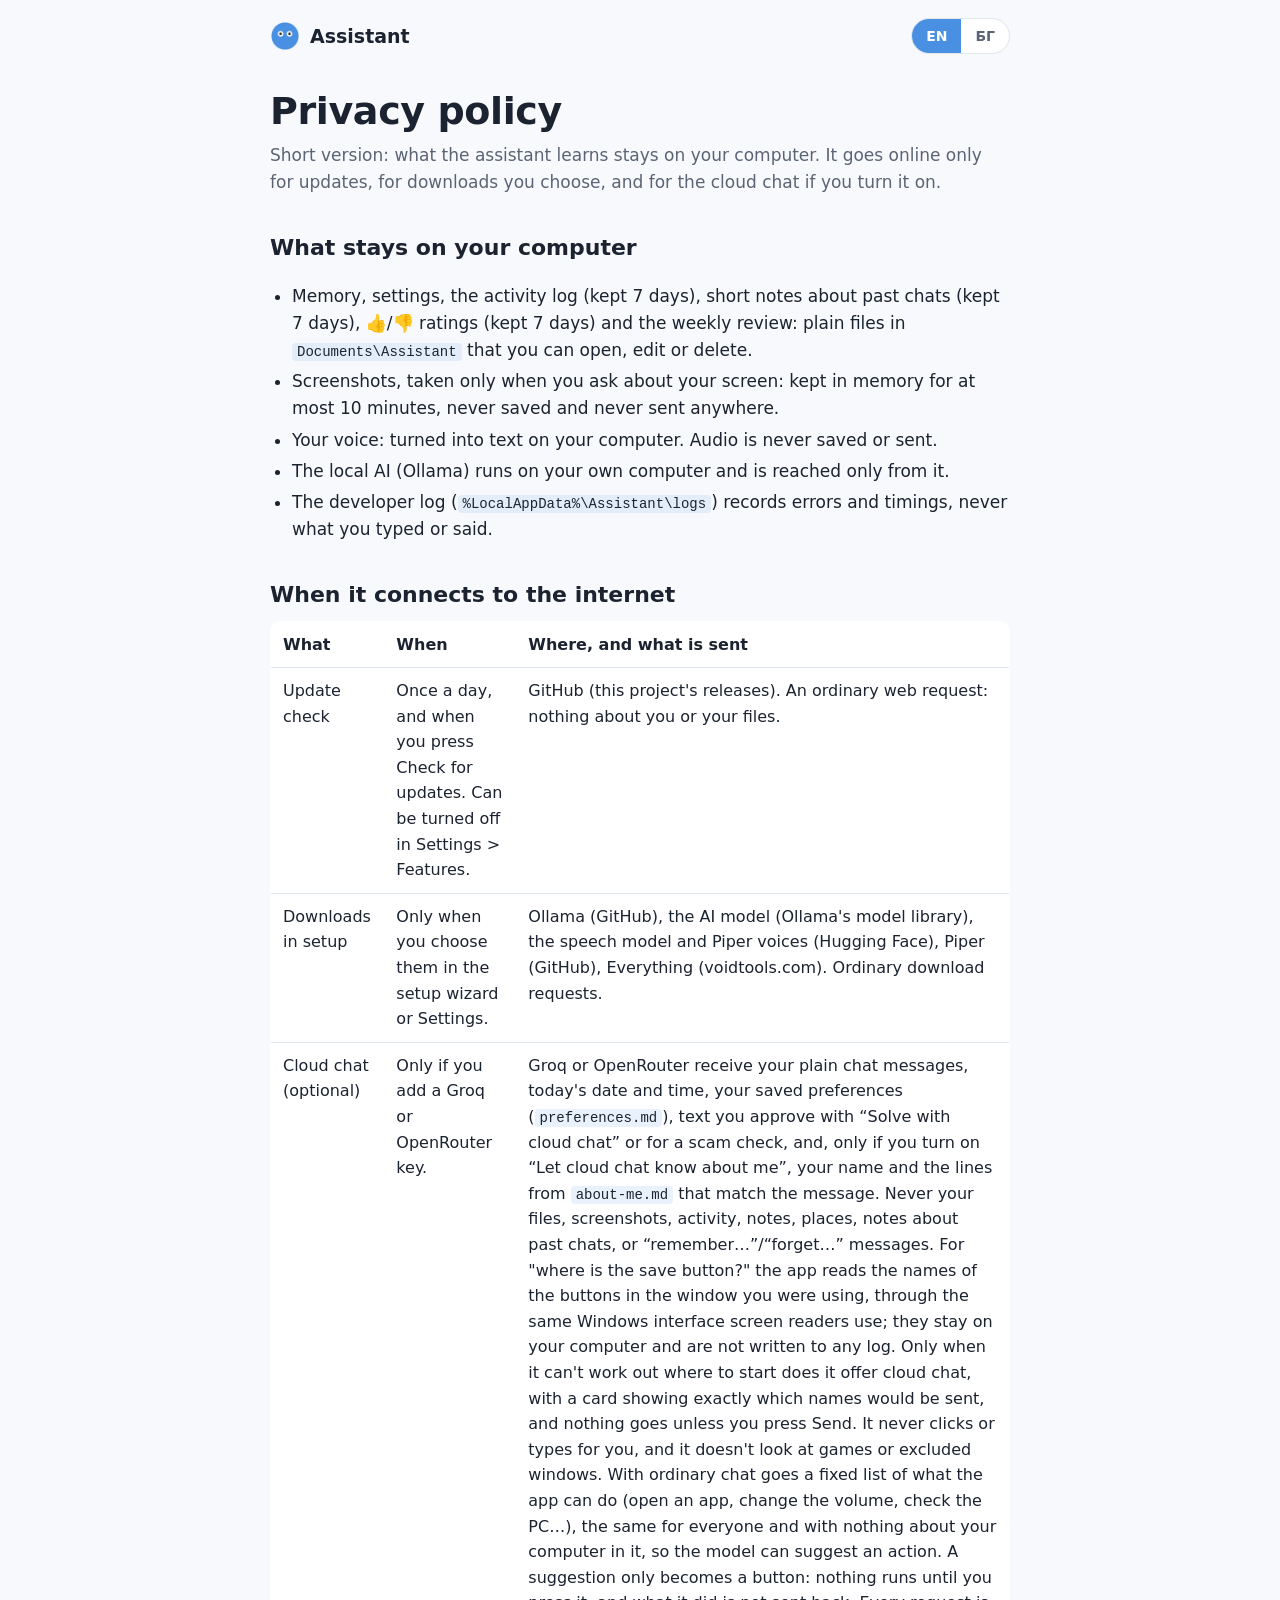
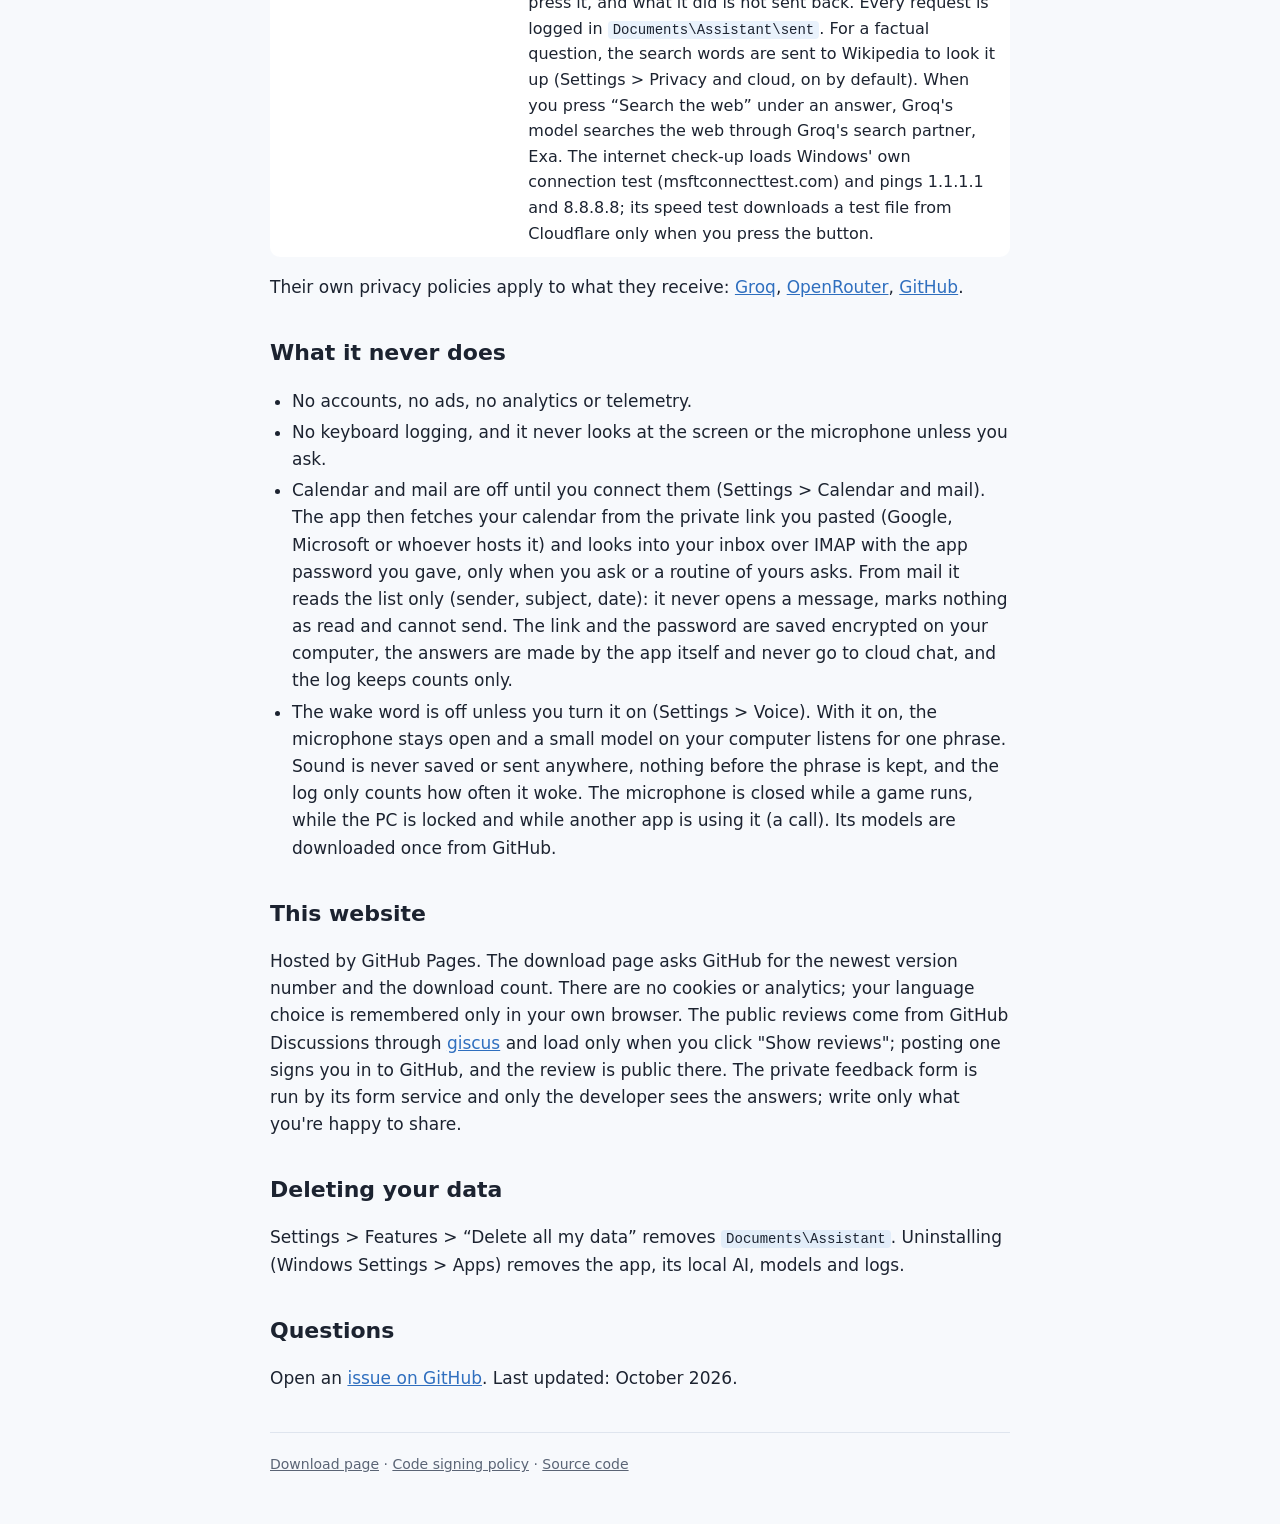
==== commit 424bee29: "0.8: show me where to click, chat that acts, wake word, calendar, mail, routines, troubleshooting fi" ====
--- a/docs/privacy.html
+++ b/docs/privacy.html
@@ -55,7 +55,7 @@
       <tr>
         <td><span class="en">Cloud chat (optional)</span><span class="bg">Облачен чат (по избор)</span></td>
         <td><span class="en">Only if you add a Groq or OpenRouter key.</span><span class="bg">Само ако добавите ключ за Groq или OpenRouter.</span></td>
-        <td><span class="en">Groq or OpenRouter receive your plain chat messages, today's date and time, your saved preferences (<code>preferences.md</code>), text you approve with “Solve with cloud chat” or for a scam check, and, only if you turn on “Let cloud chat know about me”, your name and the lines from <code>about-me.md</code> that match the message. Never your files, screenshots, activity, notes, places, notes about past chats, or “remember…”/“forget…” messages. With ordinary chat goes a fixed list of what the app can do (open an app, change the volume, check the PC…), the same for everyone and with nothing about your computer in it, so the model can suggest an action. A suggestion only becomes a button: nothing runs until you press it, and what it did is not sent back. Every request is logged in <code>Documents\Assistant\sent</code>. For a factual question, the search words are sent to Wikipedia to look it up (Settings > Privacy and cloud, on by default). When you press “Search the web” under an answer, Groq's model searches the web through Groq's search partner, Exa. The internet check-up loads Windows' own connection test (msftconnecttest.com) and pings 1.1.1.1 and 8.8.8.8; its speed test downloads a test file from Cloudflare only when you press the button.</span><span class="bg">Groq или OpenRouter получават обикновените ви съобщения в чата, днешната дата и часа, запазените предпочитания (<code>preferences.md</code>), текст, който одобрите чрез „Solve with cloud chat“ или за проверка за измама, и само ако включите „Let cloud chat know about me“ – името ви и редовете от <code>about-me.md</code>, свързани със съобщението. Никога файловете ви, снимки на екрана, дейността, бележките, местата, бележките за минали разговори или съобщения „запомни…“/„забрави…“. С обикновения чат се изпраща и постоянен списък с това, което приложението може да прави (отваряне на приложение, промяна на звука, проверка на компютъра…) – еднакъв за всички и без нищо за вашия компютър, за да може моделът да предложи действие. Предложението става само бутон: нищо не се изпълнява, докато не го натиснете, и резултатът не се изпраща обратно. Всяка заявка се записва в <code>Documents\Assistant\sent</code>. При въпрос за факти думите за търсене се изпращат до Уикипедия (Settings > Privacy and cloud, включено по подразбиране). Когато натиснете „Search the web“ под отговор, моделът на Groq търси в интернет чрез партньора на Groq за търсене, Exa. Проверката на интернета зарежда собствения тест за връзка на Windows (msftconnecttest.com) и пингва 1.1.1.1 и 8.8.8.8; тестът за скорост изтегля тестов файл от Cloudflare само когато натиснете бутона.</span></td>
+        <td><span class="en">Groq or OpenRouter receive your plain chat messages, today's date and time, your saved preferences (<code>preferences.md</code>), text you approve with “Solve with cloud chat” or for a scam check, and, only if you turn on “Let cloud chat know about me”, your name and the lines from <code>about-me.md</code> that match the message. Never your files, screenshots, activity, notes, places, notes about past chats, or “remember…”/“forget…” messages. For "where is the save button?" the app reads the names of the buttons in the window you were using, through the same Windows interface screen readers use; they stay on your computer and are not written to any log. Only when it can't work out where to start does it offer cloud chat, with a card showing exactly which names would be sent, and nothing goes unless you press Send. It never clicks or types for you, and it doesn't look at games or excluded windows. With ordinary chat goes a fixed list of what the app can do (open an app, change the volume, check the PC…), the same for everyone and with nothing about your computer in it, so the model can suggest an action. A suggestion only becomes a button: nothing runs until you press it, and what it did is not sent back. Every request is logged in <code>Documents\Assistant\sent</code>. For a factual question, the search words are sent to Wikipedia to look it up (Settings > Privacy and cloud, on by default). When you press “Search the web” under an answer, Groq's model searches the web through Groq's search partner, Exa. The internet check-up loads Windows' own connection test (msftconnecttest.com) and pings 1.1.1.1 and 8.8.8.8; its speed test downloads a test file from Cloudflare only when you press the button.</span><span class="bg">Groq или OpenRouter получават обикновените ви съобщения в чата, днешната дата и часа, запазените предпочитания (<code>preferences.md</code>), текст, който одобрите чрез „Solve with cloud chat“ или за проверка за измама, и само ако включите „Let cloud chat know about me“ – името ви и редовете от <code>about-me.md</code>, свързани със съобщението. Никога файловете ви, снимки на екрана, дейността, бележките, местата, бележките за минали разговори или съобщения „запомни…“/„забрави…“. При „къде е бутонът за запазване?“ приложението прочита имената на бутоните в прозореца, който сте ползвали, през същия интерфейс на Windows, който използват екранните четци; те остават на компютъра ви и не се записват в никой лог. Само ако не успее да прецени откъде да започне, предлага облачния чат с карта, която показва точно кои имена биха се изпратили, и нищо не тръгва, докато не натиснете „Изпрати“. Никога не кликва и не пише вместо вас и не гледа игри или изключени прозорци. С обикновения чат се изпраща и постоянен списък с това, което приложението може да прави (отваряне на приложение, промяна на звука, проверка на компютъра…) – еднакъв за всички и без нищо за вашия компютър, за да може моделът да предложи действие. Предложението става само бутон: нищо не се изпълнява, докато не го натиснете, и резултатът не се изпраща обратно. Всяка заявка се записва в <code>Documents\Assistant\sent</code>. При въпрос за факти думите за търсене се изпращат до Уикипедия (Settings > Privacy and cloud, включено по подразбиране). Когато натиснете „Search the web“ под отговор, моделът на Groq търси в интернет чрез партньора на Groq за търсене, Exa. Проверката на интернета зарежда собствения тест за връзка на Windows (msftconnecttest.com) и пингва 1.1.1.1 и 8.8.8.8; тестът за скорост изтегля тестов файл от Cloudflare само когато натиснете бутона.</span></td>
       </tr>
     </tbody>
   </table>
@@ -68,6 +68,8 @@
   <ul>
     <li><span class="en">No accounts, no ads, no analytics or telemetry.</span><span class="bg">Без акаунти, реклами, анализи или телеметрия.</span></li>
     <li><span class="en">No keyboard logging, and it never looks at the screen or the microphone unless you ask.</span><span class="bg">Не записва клавиатурата и никога не гледа екрана или микрофона, освен ако не поискате.</span></li>
+    <li><span class="en">Calendar and mail are off until you connect them (Settings &gt; Calendar and mail). The app then fetches your calendar from the private link you pasted (Google, Microsoft or whoever hosts it) and looks into your inbox over IMAP with the app password you gave, only when you ask or a routine of yours asks. From mail it reads the list only (sender, subject, date): it never opens a message, marks nothing as read and cannot send. The link and the password are saved encrypted on your computer, the answers are made by the app itself and never go to cloud chat, and the log keeps counts only.</span><span class="bg">Календарът и пощата са изключени, докато не ги свържете (Настройки &gt; Calendar and mail). Тогава приложението изтегля календара ви от частната връзка, която сте поставили (Google, Microsoft или който го хоства), и поглежда във входящата ви поща през IMAP с дадената от вас парола за приложения, само когато попитате или ваша рутина попита. От пощата чете само списъка (подател, тема, дата): никога не отваря писмо, не отбелязва нищо като прочетено и не може да изпраща. Връзката и паролата се пазят криптирани на вашия компютър, отговорите се съставят от самото приложение и никога не отиват в облачния чат, а логът пази само бройки.</span></li>
+    <li><span class="en">The wake word is off unless you turn it on (Settings &gt; Voice). With it on, the microphone stays open and a small model on your computer listens for one phrase. Sound is never saved or sent anywhere, nothing before the phrase is kept, and the log only counts how often it woke. The microphone is closed while a game runs, while the PC is locked and while another app is using it (a call). Its models are downloaded once from GitHub.</span><span class="bg">Думата за събуждане е изключена, докато не я включите (Настройки &gt; Глас). Когато е включена, микрофонът остава отворен и малък модел на вашия компютър слуша за една фраза. Звукът никога не се записва и не се изпраща никъде, нищо преди фразата не се пази, а логът брои само колко пъти се е събудил. Микрофонът се затваря, докато върви игра, докато компютърът е заключен и докато друго приложение го използва (разговор). Моделите се изтеглят веднъж от GitHub.</span></li>
   </ul>
 
   <h2><span class="en">This website</span><span class="bg">Този сайт</span></h2>
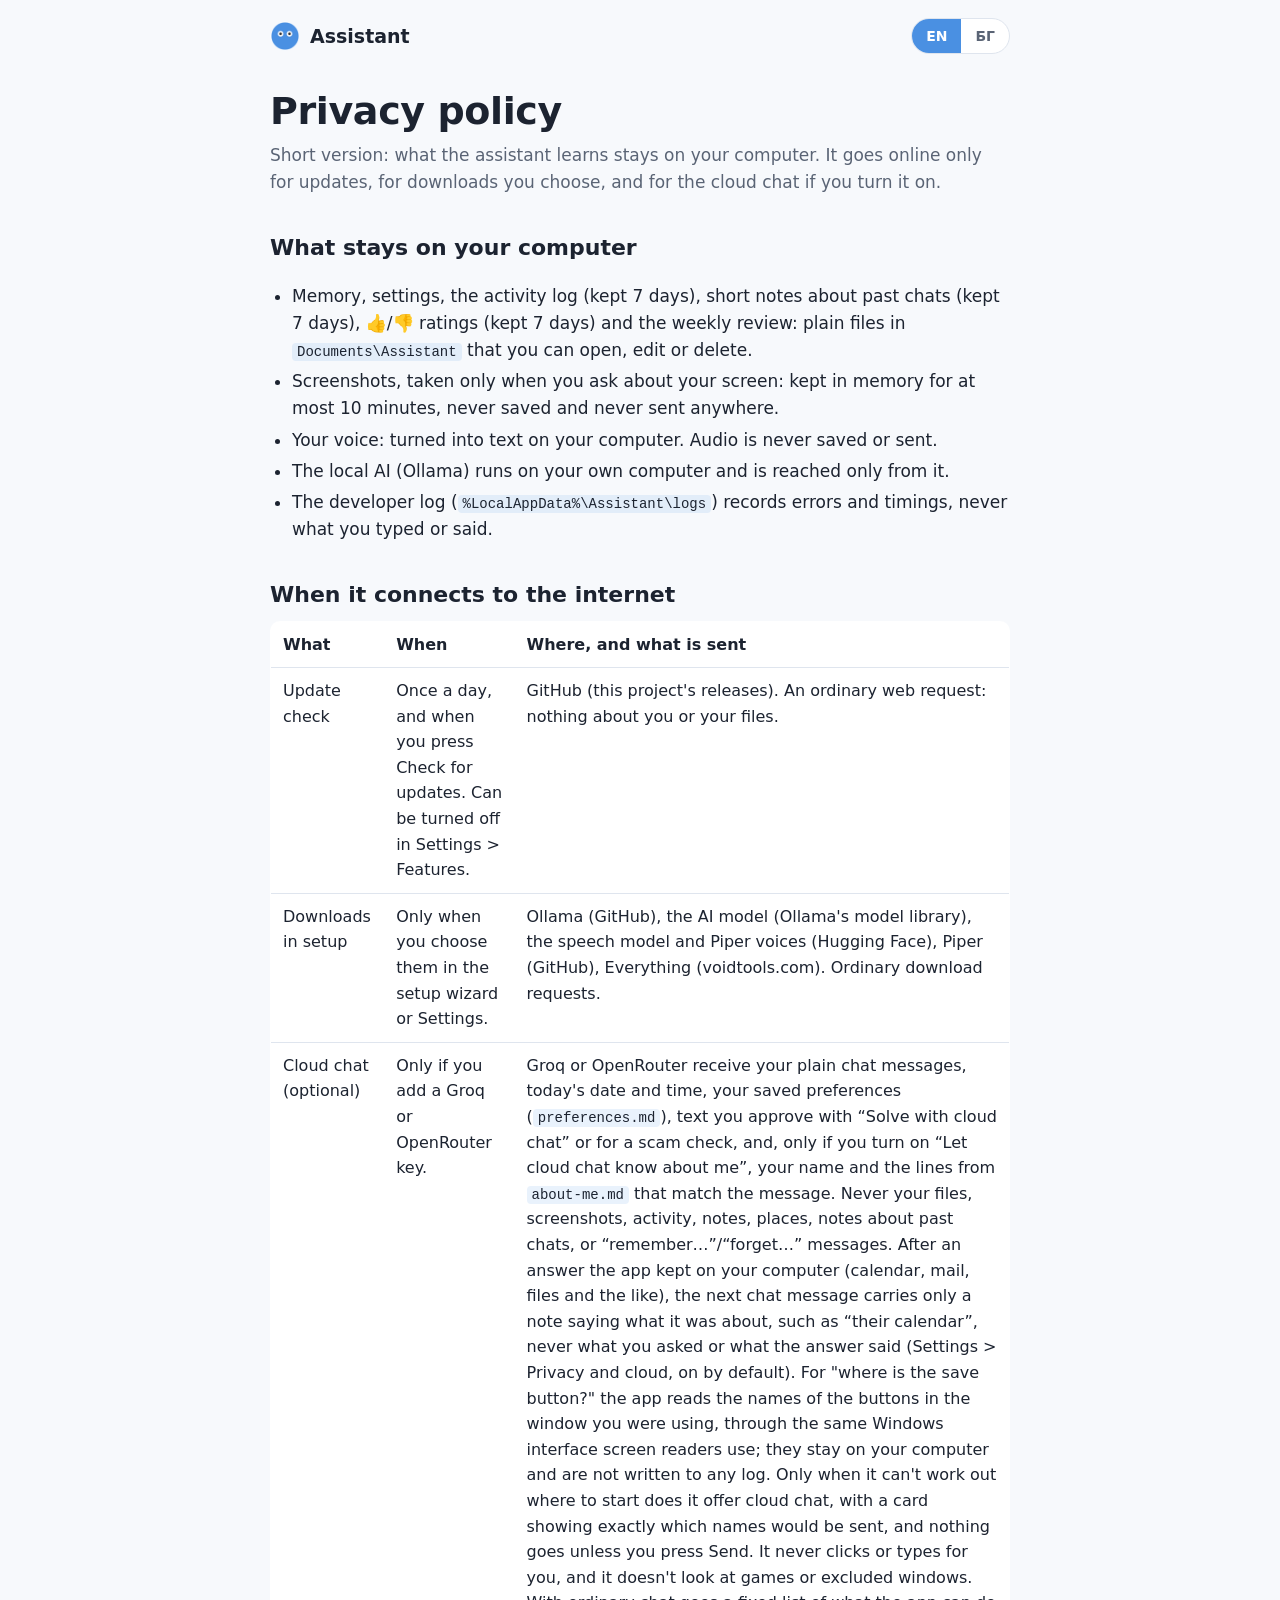
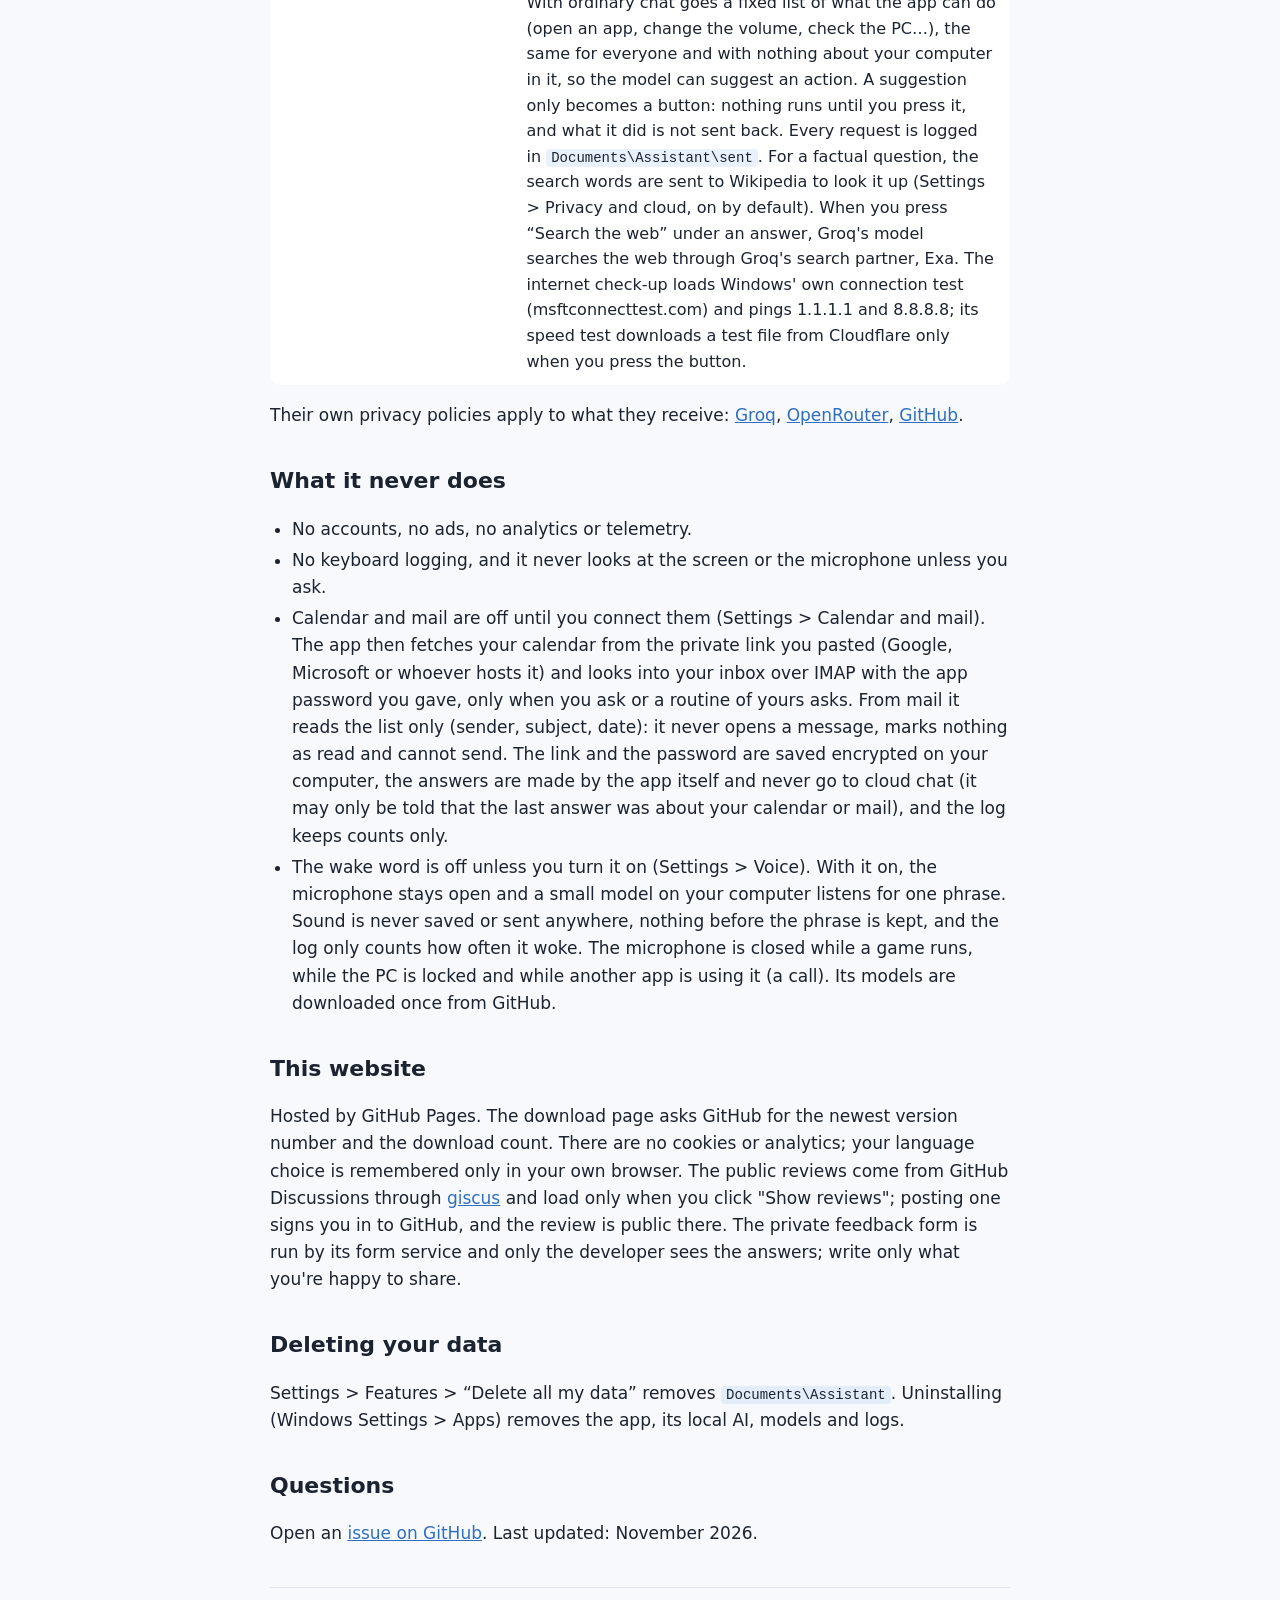
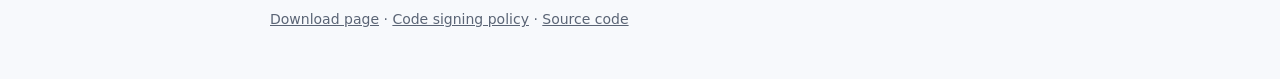
==== commit 42522660: "0.9.0: follow-ups, smarter local model, file and folder follow-ups, cloud topic notes" ====
--- a/docs/privacy.html
+++ b/docs/privacy.html
@@ -55,7 +55,7 @@
       <tr>
         <td><span class="en">Cloud chat (optional)</span><span class="bg">Облачен чат (по избор)</span></td>
         <td><span class="en">Only if you add a Groq or OpenRouter key.</span><span class="bg">Само ако добавите ключ за Groq или OpenRouter.</span></td>
-        <td><span class="en">Groq or OpenRouter receive your plain chat messages, today's date and time, your saved preferences (<code>preferences.md</code>), text you approve with “Solve with cloud chat” or for a scam check, and, only if you turn on “Let cloud chat know about me”, your name and the lines from <code>about-me.md</code> that match the message. Never your files, screenshots, activity, notes, places, notes about past chats, or “remember…”/“forget…” messages. For "where is the save button?" the app reads the names of the buttons in the window you were using, through the same Windows interface screen readers use; they stay on your computer and are not written to any log. Only when it can't work out where to start does it offer cloud chat, with a card showing exactly which names would be sent, and nothing goes unless you press Send. It never clicks or types for you, and it doesn't look at games or excluded windows. With ordinary chat goes a fixed list of what the app can do (open an app, change the volume, check the PC…), the same for everyone and with nothing about your computer in it, so the model can suggest an action. A suggestion only becomes a button: nothing runs until you press it, and what it did is not sent back. Every request is logged in <code>Documents\Assistant\sent</code>. For a factual question, the search words are sent to Wikipedia to look it up (Settings > Privacy and cloud, on by default). When you press “Search the web” under an answer, Groq's model searches the web through Groq's search partner, Exa. The internet check-up loads Windows' own connection test (msftconnecttest.com) and pings 1.1.1.1 and 8.8.8.8; its speed test downloads a test file from Cloudflare only when you press the button.</span><span class="bg">Groq или OpenRouter получават обикновените ви съобщения в чата, днешната дата и часа, запазените предпочитания (<code>preferences.md</code>), текст, който одобрите чрез „Solve with cloud chat“ или за проверка за измама, и само ако включите „Let cloud chat know about me“ – името ви и редовете от <code>about-me.md</code>, свързани със съобщението. Никога файловете ви, снимки на екрана, дейността, бележките, местата, бележките за минали разговори или съобщения „запомни…“/„забрави…“. При „къде е бутонът за запазване?“ приложението прочита имената на бутоните в прозореца, който сте ползвали, през същия интерфейс на Windows, който използват екранните четци; те остават на компютъра ви и не се записват в никой лог. Само ако не успее да прецени откъде да започне, предлага облачния чат с карта, която показва точно кои имена биха се изпратили, и нищо не тръгва, докато не натиснете „Изпрати“. Никога не кликва и не пише вместо вас и не гледа игри или изключени прозорци. С обикновения чат се изпраща и постоянен списък с това, което приложението може да прави (отваряне на приложение, промяна на звука, проверка на компютъра…) – еднакъв за всички и без нищо за вашия компютър, за да може моделът да предложи действие. Предложението става само бутон: нищо не се изпълнява, докато не го натиснете, и резултатът не се изпраща обратно. Всяка заявка се записва в <code>Documents\Assistant\sent</code>. При въпрос за факти думите за търсене се изпращат до Уикипедия (Settings > Privacy and cloud, включено по подразбиране). Когато натиснете „Search the web“ под отговор, моделът на Groq търси в интернет чрез партньора на Groq за търсене, Exa. Проверката на интернета зарежда собствения тест за връзка на Windows (msftconnecttest.com) и пингва 1.1.1.1 и 8.8.8.8; тестът за скорост изтегля тестов файл от Cloudflare само когато натиснете бутона.</span></td>
+        <td><span class="en">Groq or OpenRouter receive your plain chat messages, today's date and time, your saved preferences (<code>preferences.md</code>), text you approve with “Solve with cloud chat” or for a scam check, and, only if you turn on “Let cloud chat know about me”, your name and the lines from <code>about-me.md</code> that match the message. Never your files, screenshots, activity, notes, places, notes about past chats, or “remember…”/“forget…” messages. After an answer the app kept on your computer (calendar, mail, files and the like), the next chat message carries only a note saying what it was about, such as “their calendar”, never what you asked or what the answer said (Settings > Privacy and cloud, on by default). For "where is the save button?" the app reads the names of the buttons in the window you were using, through the same Windows interface screen readers use; they stay on your computer and are not written to any log. Only when it can't work out where to start does it offer cloud chat, with a card showing exactly which names would be sent, and nothing goes unless you press Send. It never clicks or types for you, and it doesn't look at games or excluded windows. With ordinary chat goes a fixed list of what the app can do (open an app, change the volume, check the PC…), the same for everyone and with nothing about your computer in it, so the model can suggest an action. A suggestion only becomes a button: nothing runs until you press it, and what it did is not sent back. Every request is logged in <code>Documents\Assistant\sent</code>. For a factual question, the search words are sent to Wikipedia to look it up (Settings > Privacy and cloud, on by default). When you press “Search the web” under an answer, Groq's model searches the web through Groq's search partner, Exa. The internet check-up loads Windows' own connection test (msftconnecttest.com) and pings 1.1.1.1 and 8.8.8.8; its speed test downloads a test file from Cloudflare only when you press the button.</span><span class="bg">Groq или OpenRouter получават обикновените ви съобщения в чата, днешната дата и часа, запазените предпочитания (<code>preferences.md</code>), текст, който одобрите чрез „Solve with cloud chat“ или за проверка за измама, и само ако включите „Let cloud chat know about me“ – името ви и редовете от <code>about-me.md</code>, свързани със съобщението. Никога файловете ви, снимки на екрана, дейността, бележките, местата, бележките за минали разговори или съобщения „запомни…“/„забрави…“. След отговор, който приложението е запазило на компютъра ви (календар, поща, файлове и подобни), следващото съобщение в чата носи само бележка за какво е бил, например „their calendar“, никога какво сте попитали или какво е казал отговорът (Settings > Privacy and cloud, включено по подразбиране). При „къде е бутонът за запазване?“ приложението прочита имената на бутоните в прозореца, който сте ползвали, през същия интерфейс на Windows, който използват екранните четци; те остават на компютъра ви и не се записват в никой лог. Само ако не успее да прецени откъде да започне, предлага облачния чат с карта, която показва точно кои имена биха се изпратили, и нищо не тръгва, докато не натиснете „Изпрати“. Никога не кликва и не пише вместо вас и не гледа игри или изключени прозорци. С обикновения чат се изпраща и постоянен списък с това, което приложението може да прави (отваряне на приложение, промяна на звука, проверка на компютъра…) – еднакъв за всички и без нищо за вашия компютър, за да може моделът да предложи действие. Предложението става само бутон: нищо не се изпълнява, докато не го натиснете, и резултатът не се изпраща обратно. Всяка заявка се записва в <code>Documents\Assistant\sent</code>. При въпрос за факти думите за търсене се изпращат до Уикипедия (Settings > Privacy and cloud, включено по подразбиране). Когато натиснете „Search the web“ под отговор, моделът на Groq търси в интернет чрез партньора на Groq за търсене, Exa. Проверката на интернета зарежда собствения тест за връзка на Windows (msftconnecttest.com) и пингва 1.1.1.1 и 8.8.8.8; тестът за скорост изтегля тестов файл от Cloudflare само когато натиснете бутона.</span></td>
       </tr>
     </tbody>
   </table>
@@ -68,7 +68,7 @@
   <ul>
     <li><span class="en">No accounts, no ads, no analytics or telemetry.</span><span class="bg">Без акаунти, реклами, анализи или телеметрия.</span></li>
     <li><span class="en">No keyboard logging, and it never looks at the screen or the microphone unless you ask.</span><span class="bg">Не записва клавиатурата и никога не гледа екрана или микрофона, освен ако не поискате.</span></li>
-    <li><span class="en">Calendar and mail are off until you connect them (Settings &gt; Calendar and mail). The app then fetches your calendar from the private link you pasted (Google, Microsoft or whoever hosts it) and looks into your inbox over IMAP with the app password you gave, only when you ask or a routine of yours asks. From mail it reads the list only (sender, subject, date): it never opens a message, marks nothing as read and cannot send. The link and the password are saved encrypted on your computer, the answers are made by the app itself and never go to cloud chat, and the log keeps counts only.</span><span class="bg">Календарът и пощата са изключени, докато не ги свържете (Настройки &gt; Calendar and mail). Тогава приложението изтегля календара ви от частната връзка, която сте поставили (Google, Microsoft или който го хоства), и поглежда във входящата ви поща през IMAP с дадената от вас парола за приложения, само когато попитате или ваша рутина попита. От пощата чете само списъка (подател, тема, дата): никога не отваря писмо, не отбелязва нищо като прочетено и не може да изпраща. Връзката и паролата се пазят криптирани на вашия компютър, отговорите се съставят от самото приложение и никога не отиват в облачния чат, а логът пази само бройки.</span></li>
+    <li><span class="en">Calendar and mail are off until you connect them (Settings &gt; Calendar and mail). The app then fetches your calendar from the private link you pasted (Google, Microsoft or whoever hosts it) and looks into your inbox over IMAP with the app password you gave, only when you ask or a routine of yours asks. From mail it reads the list only (sender, subject, date): it never opens a message, marks nothing as read and cannot send. The link and the password are saved encrypted on your computer, the answers are made by the app itself and never go to cloud chat (it may only be told that the last answer was about your calendar or mail), and the log keeps counts only.</span><span class="bg">Календарът и пощата са изключени, докато не ги свържете (Настройки &gt; Calendar and mail). Тогава приложението изтегля календара ви от частната връзка, която сте поставили (Google, Microsoft или който го хоства), и поглежда във входящата ви поща през IMAP с дадената от вас парола за приложения, само когато попитате или ваша рутина попита. От пощата чете само списъка (подател, тема, дата): никога не отваря писмо, не отбелязва нищо като прочетено и не може да изпраща. Връзката и паролата се пазят криптирани на вашия компютър, отговорите се съставят от самото приложение и никога не отиват в облачния чат (той може само да научи, че последният отговор е бил за календара или пощата ви), а логът пази само бройки.</span></li>
     <li><span class="en">The wake word is off unless you turn it on (Settings &gt; Voice). With it on, the microphone stays open and a small model on your computer listens for one phrase. Sound is never saved or sent anywhere, nothing before the phrase is kept, and the log only counts how often it woke. The microphone is closed while a game runs, while the PC is locked and while another app is using it (a call). Its models are downloaded once from GitHub.</span><span class="bg">Думата за събуждане е изключена, докато не я включите (Настройки &gt; Глас). Когато е включена, микрофонът остава отворен и малък модел на вашия компютър слуша за една фраза. Звукът никога не се записва и не се изпраща никъде, нищо преди фразата не се пази, а логът брои само колко пъти се е събудил. Микрофонът се затваря, докато върви игра, докато компютърът е заключен и докато друго приложение го използва (разговор). Моделите се изтеглят веднъж от GitHub.</span></li>
   </ul>
 
@@ -86,8 +86,8 @@
 
   <h2><span class="en">Questions</span><span class="bg">Въпроси</span></h2>
   <p>
-    <span class="en">Open an <a href="https://github.com/ciberwarrior39-sys/Assistant/issues">issue on GitHub</a>. Last updated: October 2026.</span>
-    <span class="bg">Отворете <a href="https://github.com/ciberwarrior39-sys/Assistant/issues">issue в GitHub</a>. Последна промяна: октомври 2026 г.</span>
+    <span class="en">Open an <a href="https://github.com/ciberwarrior39-sys/Assistant/issues">issue on GitHub</a>. Last updated: November 2026.</span>
+    <span class="bg">Отворете <a href="https://github.com/ciberwarrior39-sys/Assistant/issues">issue в GitHub</a>. Последна промяна: ноември 2026 г.</span>
   </p>
 
   <footer>
